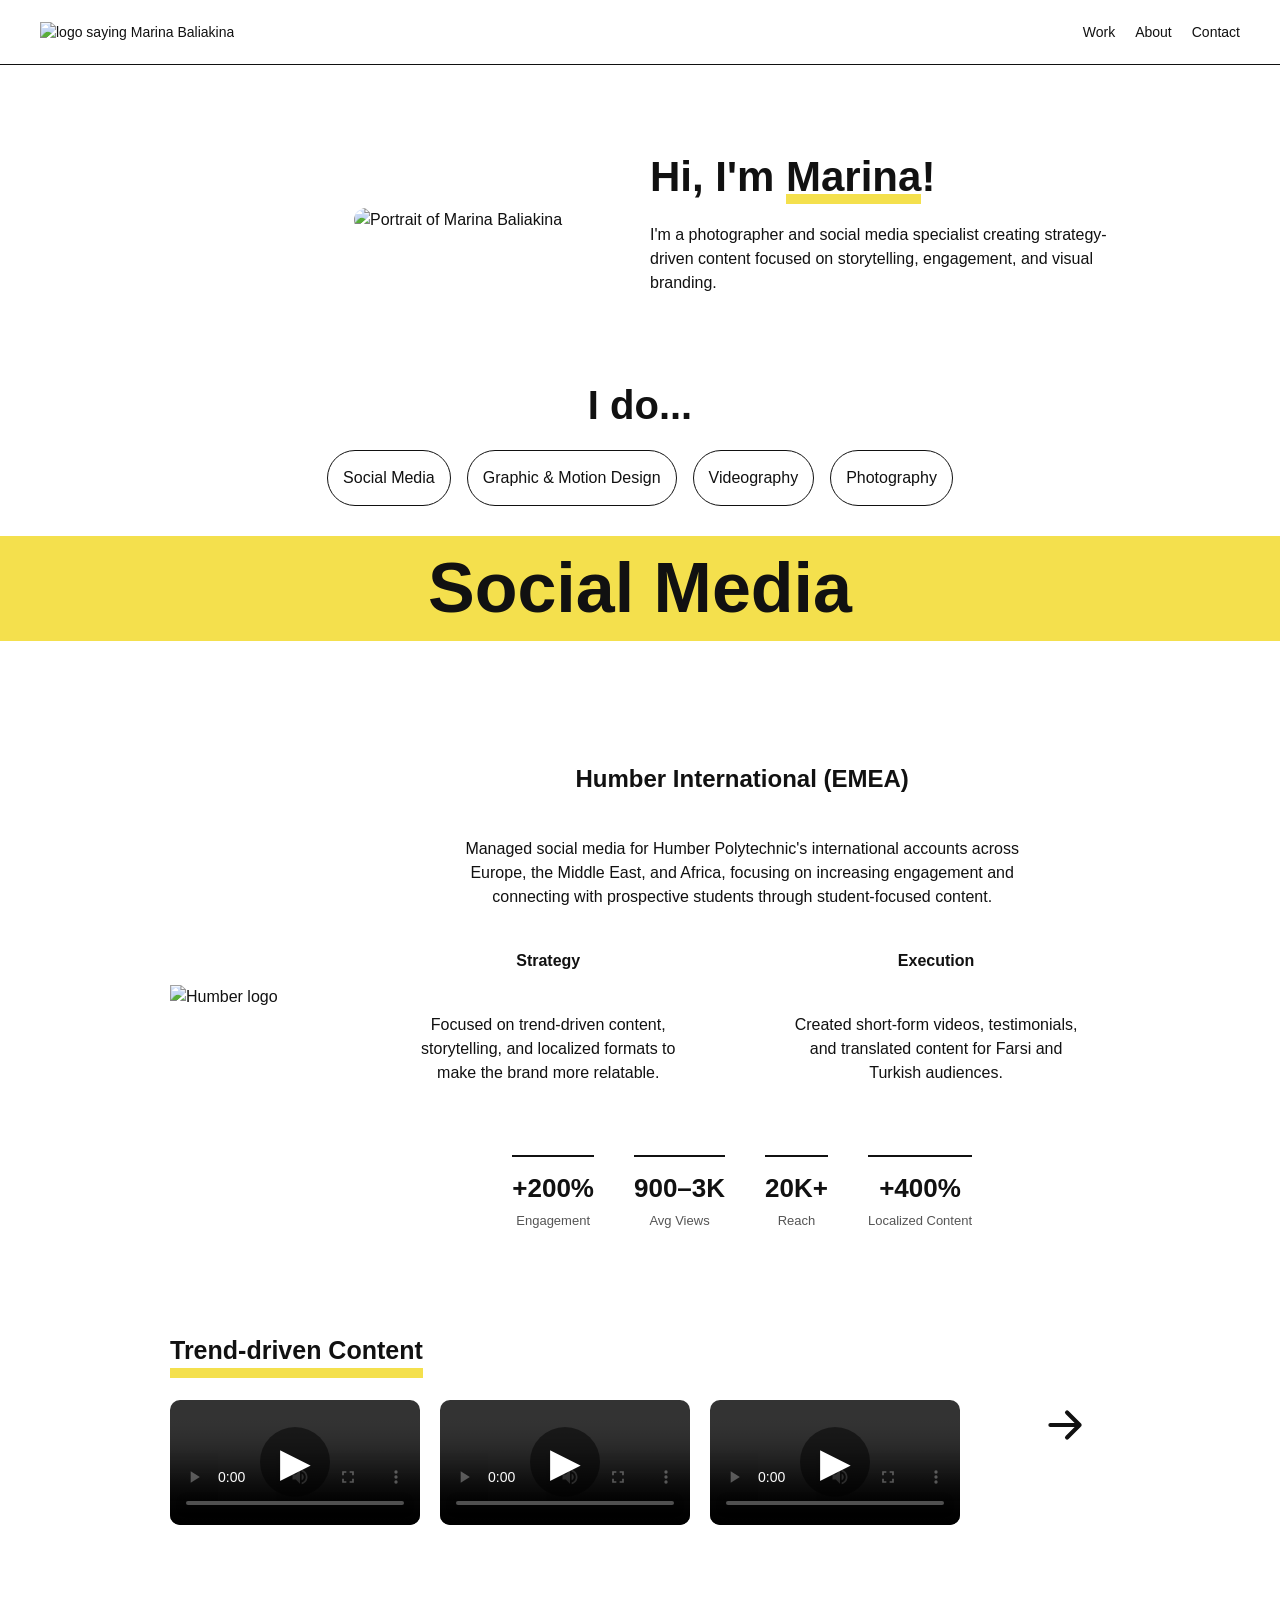
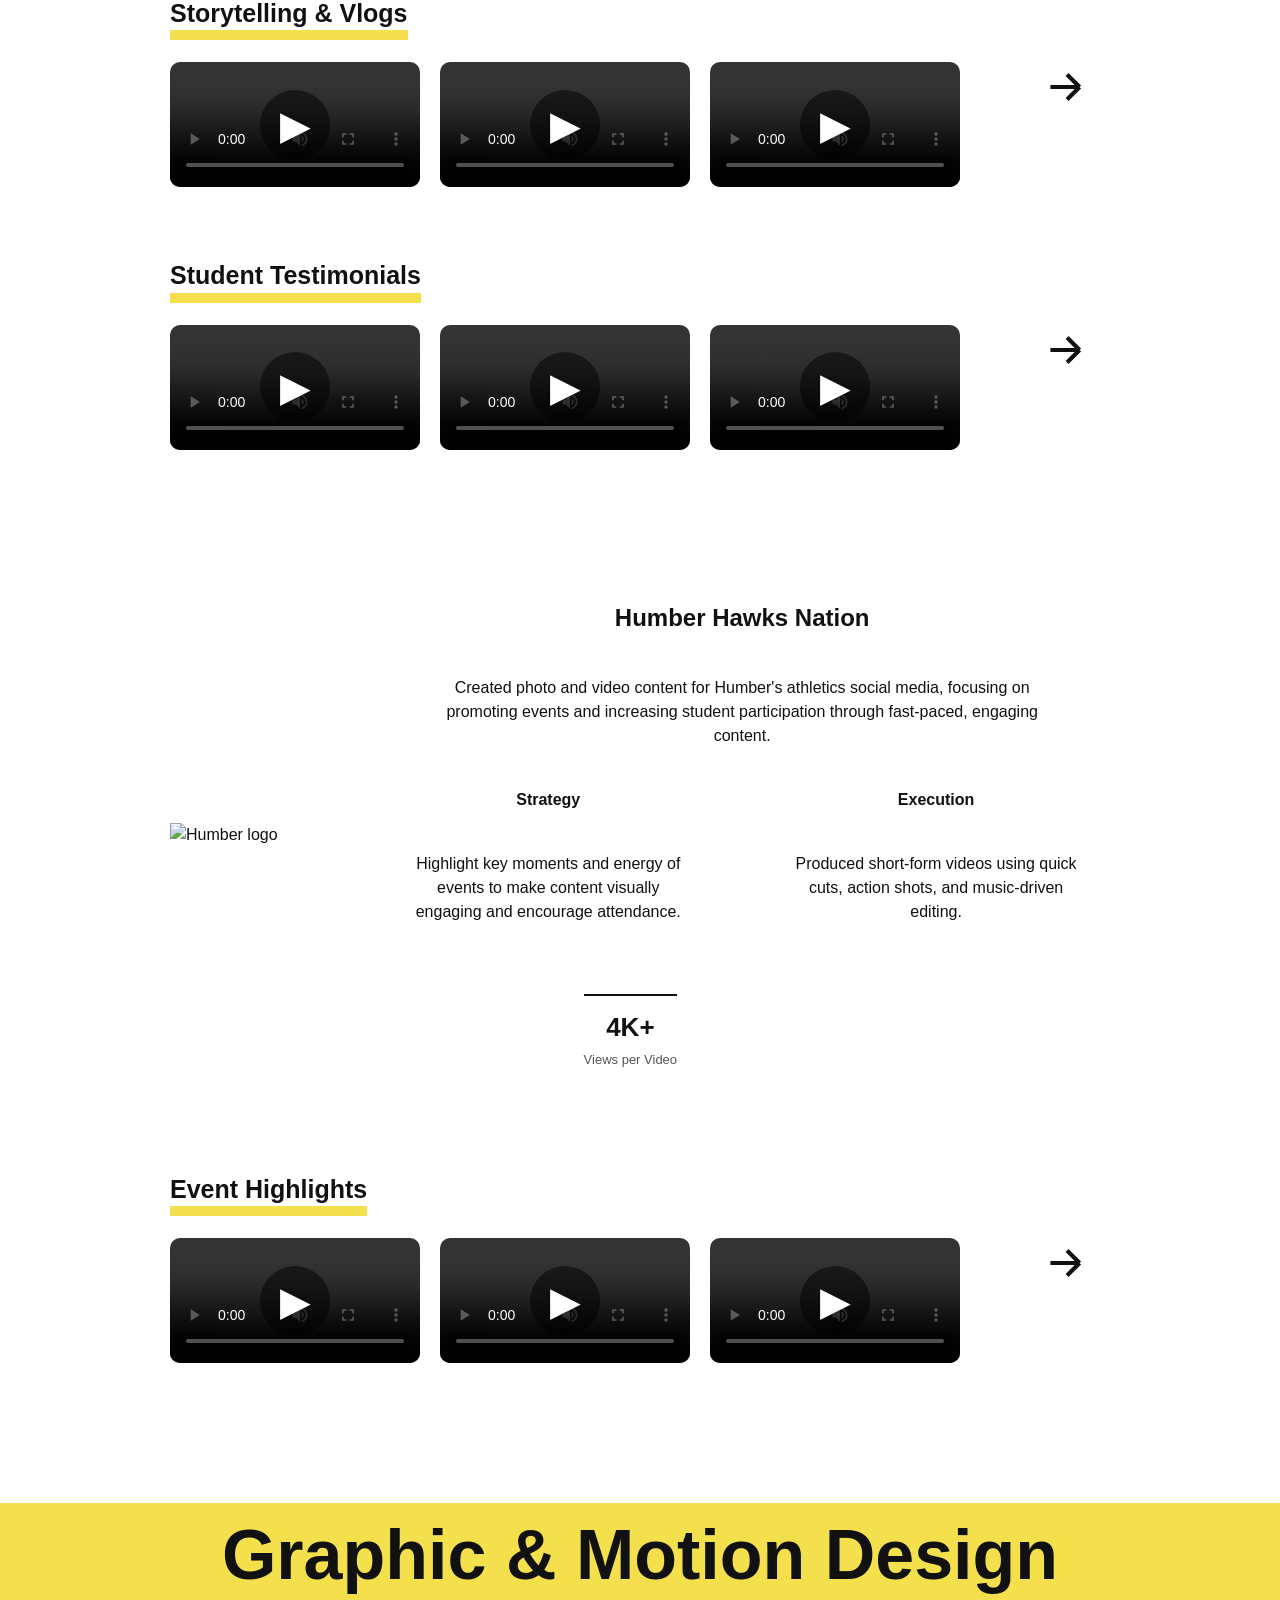
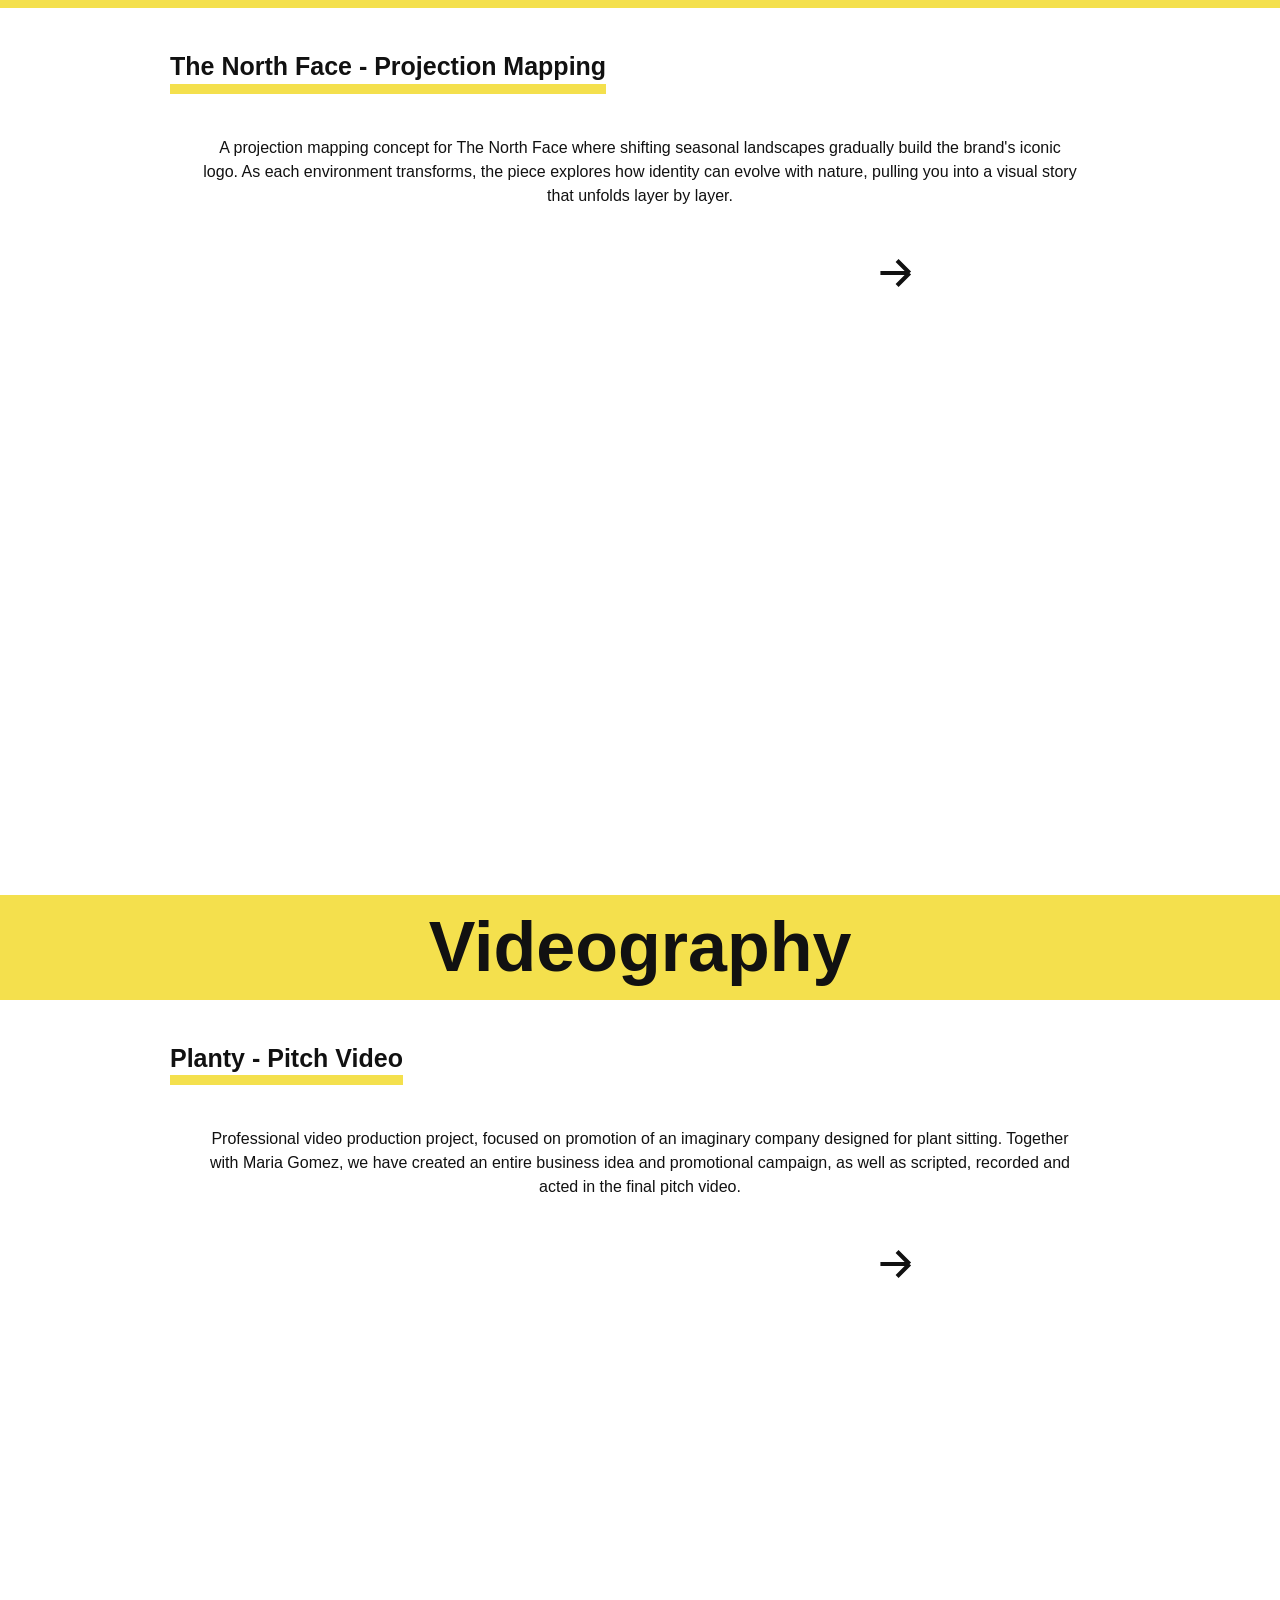
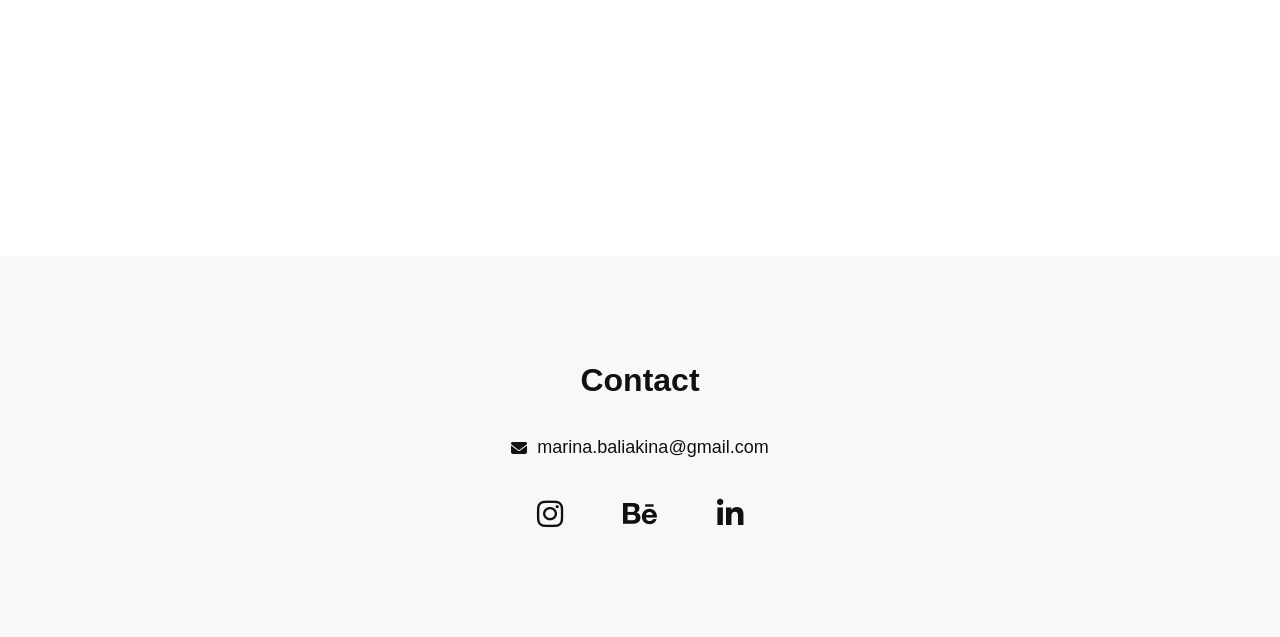
==== index.html @ deee534a "Add files via upload" ====
<!DOCTYPE html>
<html lang="en">
<head>
  <meta charset="UTF-8" />
  <meta name="viewport" content="width=device-width, initial-scale=1.0"/>

  <title>Marina Baliakina | Portfolio</title>
  <meta name="description" content="Portfolio of Marina Baliakina – social media specialist and content creator." />

  <link rel="stylesheet" href="css/styles.css" />
  <link rel="stylesheet" href="https://cdnjs.cloudflare.com/ajax/libs/font-awesome/6.4.0/css/all.min.css"/>
</head>

<body>

<nav class="nav">
  <div class="logo">
    <a href="index.html">
      <img src="img/logo.png" alt="logo saying Marina Baliakina">
    </a>
  </div>

  <div class="hamburger">
    <span></span>
    <span></span>
    <span></span>
  </div>

  <ul>
    <li class="dropdown">
      <a href="#work">Work</a>
      <ul class="dropdown-menu">
        <li><a href="#smm">Social Media</a></li>
        <li><a href="#design">Graphic & Motion Design</a></li>
        <li><a href="#videography">Videography</a></li>
        <li><a href="https://marina-baliakina.com/" target="_blank">Photography</a></li>
      </ul>
    </li>
    <li><a href="pages/about.html">About</a></li>
    <li><a href="#contact">Contact</a></li>
  </ul>
</nav>

<header id="hero" class="hero">
  <div class="hero-inner">

    <div class="hero-image">
      <img src="img/profile.jpg" alt="Portrait of Marina Baliakina" />
    </div>

    <div class="hero-text">
      <h1>Hi, I'm <span class="highlight">Marina</span>!</h1>
      <p>
        I'm a photographer and social media specialist creating strategy-driven content 
        focused on storytelling, engagement, and visual branding.
      </p>
    </div>

  </div>
</header>

<section class="filter" id="filter">
  <div class="filter-h">
    <h2>I do...</h2>
  </div>
    
  <div class="filter-buttons">
    <a href="#smm" class="btn">Social Media</a>
    <a href="#design" class="btn">Graphic & Motion Design</a>
    <a href="#videography" class="btn">Videography</a>
    <a href="https://marina-baliakina.com/" target="_blank" class="btn">Photography</a>
  </div>
</section>

<section id="work" class="work">

  <h1 id="smm">Social Media</h1>

  <div class="smm">
    <div class="project-info">
      <img src="img/humber-logo.png" alt="Humber logo">
    
      <div class="p-info">
<!-- ===== EMEA CONTEXT ===== -->
<div class="smm-context">

  <h2>Humber International (EMEA)</h2>

  <p class="context-intro">
    Managed social media for Humber Polytechnic's international accounts across Europe, the Middle East, and Africa, focusing on increasing engagement and connecting with prospective students through student-focused content.
  </p>

  <div class="context-grid">

    <div>
      <h4>Strategy</h4>
      <p>
        Focused on trend-driven content, storytelling, and localized formats to make the brand more relatable.
      </p>
    </div>

    <div>
      <h4>Execution</h4>
      <p>
        Created short-form videos, testimonials, and translated content for Farsi and Turkish audiences.
      </p>
    </div>

  </div>

  <div class="context-stats">
    <div><strong>+200%</strong><span>Engagement</span></div>
    <div><strong>900–3K</strong><span>Avg Views</span></div>
    <div><strong>20K+</strong><span>Reach</span></div>
    <div><strong>+400%</strong><span>Localized Content</span></div>
  </div>

</div>

      </div> 
    </div>

    <!-- CATEGORY 1 -->
    <div class="work-category">
      <a href="pages/trend.html">
        <h2 class="category-header">
          <span class="highlight2">Trend-driven Content</span>
        </h2>
      </a>

      <div class="work-row">

        <div class="video-item">
          <div class="video-wrapper">
            <video
              src="vids/trend-1.mp4"
              controls
              title="Trend-driven content video 1"
              aria-label="Trend-driven content video 1"
            >
              Your browser does not support the video element. 
              Watch this lesson of trend-driven social media content.
            </video>
            <div class="play-btn">▶</div>
          </div>

        </div>

        <div class="video-item">
          <div class="video-wrapper">
            <video
              src="vids/trend-2.mp4"
              controls
              title="Trend-driven content video 2"
              aria-label="Trend-driven content video 2"
            >
              Your browser does not support the video element. 
              Watch this lesson of trend-driven social media content.
            </video>
            <div class="play-btn">▶</div>
          </div>
   
        </div>

        <div class="video-item">
          <div class="video-wrapper">
            <video
              src="vids/trend-3.mp4"
              controls
              title="Trend-driven content video 3"
              aria-label="Trend-driven content video 3"
            >
              Your browser does not support the video element. 
              Watch this lesson of trend-driven social media content.
            </video>
            <div class="play-btn">▶</div>
          </div>
     
        </div>

        <div class="video-item arrow-item">
          <a href="pages/trend.html" class="arrow-link">
            
            <svg class="arrow" viewBox="0 0 24 24">
              <path d="M5 12H19M19 12L13 6M19 12L13 18"
                stroke="#111"
                stroke-width="2"
                stroke-linecap="round"
                stroke-linejoin="round"/>
            </svg>
            <span class="link-text">View More</span>
          </a>
        </div>

      </div>
    </div>

    <!-- CATEGORY 2 -->
    <div class="work-category">
      <a href="pages/story.html">
        <h2 class="category-header">
          <span class="highlight2">Storytelling & Vlogs</span>
        </h2>
      </a>

      <div class="work-row">

        <div class="video-item">
          <div class="video-wrapper">
            <video
              src="vids/talk-1.mp4"
              controls
              title="Storytelling and vlog video 1"
              aria-label="Storytelling and vlog video 1"
            >
              Your browser does not support the video element. 
              Watch this lesson of storytelling and vlog content.
            </video>
            <div class="play-btn">▶</div>
          </div>
           
        </div>

        <div class="video-item">
          <div class="video-wrapper">
            <video
              src="vids/talk-2.mp4"
              controls
              title="Storytelling and vlog video 2"
              aria-label="Storytelling and vlog video 2"
            >
              Your browser does not support the video element. 
              Watch this lesson of storytelling and vlog content.
            </video>
            <div class="play-btn">▶</div>
          </div>
           
        </div>

        <div class="video-item">
          <div class="video-wrapper">
            <video
              src="vids/talk-3.mp4"
              controls
              title="Storytelling and vlog video 3"
              aria-label="Storytelling and vlog video 3"
            >
              Your browser does not support the video element. 
              Watch this lesson of storytelling and vlog content.
            </video>
            <div class="play-btn">▶</div>
          </div>
           
        </div>

        <div class="video-item arrow-item">
          <a href="pages/story.html" class="arrow-link">
            
            <svg class="arrow" viewBox="0 0 24 24">
              <path d="M5 12H19M19 12L13 6M19 12L13 18"
                stroke="#111"
                stroke-width="2"/>
            </svg>
            <span class="link-text">View More</span>
          </a>
        </div>

      </div>
    </div>

    <!-- CATEGORY 3 -->
    <div class="work-category">
      <a href="pages/testimonials.html">
        <h2 class="category-header">
          <span class="highlight2">Student Testimonials</span>
        </h2>
      </a>

      <div class="work-row">

        <div class="video-item">
          <div class="video-wrapper">
            <video
              src="vids/test-2.mp4"
              controls
              title="Student testimonial video 1"
              aria-label="Student testimonial video 1"
            >
              Your browser does not support the video element. 
              Watch this lesson of student testimonials.
            </video>
            <div class="play-btn">▶</div>
          </div>
           
        </div>

        <div class="video-item">
          <div class="video-wrapper">
            <video
              src="vids/test-3.mp4"
              controls
              title="Student testimonial video 2"
              aria-label="Student testimonial video 2"
            >
              Your browser does not support the video element. 
              Watch this lesson of student testimonials.
            </video>
            <div class="play-btn">▶</div>
          </div>
           
        </div>

        <div class="video-item">
          <div class="video-wrapper">
            <video
              src="vids/test-4.mp4"
              controls
              title="Student testimonial video 3"
              aria-label="Student testimonial video 3"
            >
              Your browser does not support the video element. 
              Watch this lesson of student testimonials.
            </video>
            <div class="play-btn">▶</div>
          </div>
           
        </div>

        <div class="video-item arrow-item">
          <a href="pages/testimonials.html" class="arrow-link">
            
            <svg class="arrow" viewBox="0 0 24 24">
              <path d="M5 12H19M19 12L13 6M19 12L13 18"
                stroke="#111"
                stroke-width="2"/>
            </svg>
            <span class="link-text">View More</span>
          </a>
        </div>

      </div>
    </div>

    <!-- CATEGORY 4 -->

    <div class="project-info">
      <img src="img/hawk-logo.png" alt="Humber logo">
    
      <div class="p-info">
        <!-- ===== HAWKS CONTEXT ===== -->
<div class="smm-context">

  <h2>Humber Hawks Nation</h2>

  <p class="context-intro">
    Created photo and video content for Humber's athletics social media, focusing on promoting events and increasing student participation through fast-paced, engaging content.
  </p>

  <div class="context-grid">

    <div>
      <h4>Strategy</h4>
      <p>
        Highlight key moments and energy of events to make content visually engaging and encourage attendance.
      </p>
    </div>

    <div>
      <h4>Execution</h4>
      <p>
        Produced short-form videos using quick cuts, action shots, and music-driven editing.
      </p>
    </div>

  </div>

  <div class="context-stats">
    <div><strong>4K+</strong><span>Views per Video</span></div>
    <div><strong>&lt;60s</strong><span>Video Length</span></div>
    <div><strong>+50%</strong><span>Attendance</span></div>
  </div>

</div>
      </div> 
    </div>

    <div class="work-category">
      <a href="pages/events.html">
        <h2 class="category-header">
          <span class="highlight2">Event Highlights</span>
        </h2>
      </a>

      <div class="work-row">

        <div class="video-item">
          <div class="video-wrapper">
            <video
              src="vids/event-1.mp4"
              controls
              title="Event highlight video 1"
              aria-label="Event highlight video 1"
            >
              Your browser does not support the video element. 
              Watch this lesson of event highlights.
            </video>
            <div class="play-btn">▶</div>
          </div>
           
        </div>

        <div class="video-item">
          <div class="video-wrapper">
            <video
              src="vids/event-2.mp4"
              controls
              title="Event highlight video 2"
              aria-label="Event highlight video 2"
            >
              Your browser does not support the video element. 
              Watch this lesson of event highlights.
            </video>
            <div class="play-btn">▶</div>
          </div>
           
        </div>

        <div class="video-item">
          <div class="video-wrapper">
            <video
              src="vids/event-3.mp4"
              controls
              title="Event highlight video 3"
              aria-label="Event highlight video 3"
            >
              Your browser does not support the video element. 
              Watch this lesson of event highlights.
            </video>
            <div class="play-btn">▶</div>
          </div>
           
        </div>

        <div class="video-item arrow-item">
          <a href="pages/events.html" class="arrow-link">
            
            <svg class="arrow" viewBox="0 0 24 24">
              <path d="M5 12H19M19 12L13 6M19 12L13 18"
                stroke="#111"
                stroke-width="2"/>
            </svg>
            <span class="link-text">View More</span>
          </a>
        </div>

      </div>
    </div>

  </div>

  <!-- DESIGN -->
  <h1 id="design">Graphic & Motion Design</h1>

  <div class="design">
    <div class="work-category">

      <a href="pages/northface.html">
        <h2 class="category-header">
          <span class="highlight2">The North Face - Projection Mapping</span>
        </h2>
      </a>
      <p>A projection mapping concept for The North Face where shifting seasonal landscapes gradually build the brand's iconic logo. As each environment transforms, the piece explores how identity can evolve with nature, pulling you into a visual story that unfolds layer by layer.
</p>

      <div class="work-row">

          <div class="video-item-gr">
            <iframe 
              src="https://player.vimeo.com/video/1152296448"
              width="800"
              height="500"
              frameborder="0"
              allow="autoplay; fullscreen; picture-in-picture">
            </iframe>
          </div>


        <div class="video-item arrow-item">
          <a href="pages/northface.html" class="arrow-link">
            
            <svg class="arrow" viewBox="0 0 24 24">
              <path d="M5 12H19M19 12L13 6M19 12L13 18"
                stroke="#111"
                stroke-width="2"/>
            </svg>
            <span class="link-text">View More</span>
          </a>
        </div>

      </div>

    </div>
  </div>

  <!-- VIDEOGRAPHY -->
  <h1 id="videography">Videography</h1>

  <div class="videography">
    <div class="work-category">

      <a href="pages/planty.html">
        <h2 class="category-header">
          <span class="highlight2">Planty - Pitch Video</span>
        </h2>
      </a>

      <p>Professional video production project, focused on promotion of an imaginary company designed for plant sitting. Together with Maria Gomez, we have created an entire business idea and promotional campaign, as well as scripted, recorded and acted in the final pitch video.</p>
      
      <div class="work-row">

          <div class="video-item-gr">
            <iframe 
              src="https://www.youtube-nocookie.com/embed/FPQj3rRbOw0?si=QI6en2TvtEWzZprQ"
              width="800"
              height="500"
              frameborder="0"
              allow="autoplay; fullscreen; picture-in-picture">
            </iframe>
          </div>


        <div class="video-item arrow-item">
          <a href="pages/planty.html" class="arrow-link">
            
            <svg class="arrow" viewBox="0 0 24 24">
              <path d="M5 12H19M19 12L13 6M19 12L13 18"
                stroke="#111"
                stroke-width="2"/>
            </svg>
            <span class="link-text">View More</span>
          </a>
        </div>

      </div>

    </div>
  </div>

</section>

<section id="contact" class="contact">
  <h2>Contact</h2>

  <p class="contact-email">
    <i class="fas fa-envelope"></i>
    <a href="mailto:marina.baliakina@gmail.com">
      marina.baliakina@gmail.com
    </a>
  </p>

  <div class="socials">
    <a href="https://instagram.com/marirror" target="_blank">
      <i class="fab fa-instagram"></i>
    </a>
    <a href="https://www.behance.net/marlinok" target="_blank">
      <i class="fab fa-behance"></i>
    </a>
    <a href="#" target="_blank">
      <i class="fab fa-linkedin-in"></i>
    </a>
  </div>
</section>

<script src="scripts.js"></script>
</body>
</html>
---- css/styles.css ----
/* RESET */
* {
  margin: 0;
  padding: 0;
  box-sizing: border-box;
  font-family: Helvetica, Arial, sans-serif;

}

body {
  background: #fff;
  color: #111;
  line-height: 1.5;
}

a {
  text-decoration: none;
  color: #111;
}

/* NAV */
.nav {
  display: flex;
  justify-content: space-between;
  padding: 20px 40px;
  border-bottom: .5px solid #111;
}

.nav ul {
  display: flex;
  list-style: none;
  gap: 20px;
}

.nav a {
  text-decoration: none;
  color: #111;
  font-size: 14px;
}

/* LOGO */

.logo img {
  width: 130px;
}

/* HERO LAYOUT */
.hero {
  padding: 80px 170px;
}

.hero-inner {
  display: flex;
  align-items: center;
  justify-content: space-between;
  gap: 20px;
}

/* IMAGE */

.hero-image {
  display: flex;
  justify-content: flex-end;
  flex: 1;
}

.hero-image img {
  width: 60%;
  height: auto;
  object-fit: cover;
  border-radius: 300px;
}

/* TEXT */

.hero-text {
  flex: 1;
}

.hero-text h1 {
  font-size: 42px;
  margin-bottom: 15px;
}

.highlight {
  position: relative;
}

.highlight::after {
  content: "";
  position: absolute;
  left: 0;
  bottom: -4px;
  width: 100%;
  height: 10px;
  background-color: #f4e04d;
}

.hero-text a {
  text-decoration: none;
  color: #111;
}

/* BUTTON */

.btn {
  display: inline-block;
  border: .5px solid #111;
  border-radius: 40px;
  padding: 15px;
  margin-top: 15px;
  transition: 0.4s ease;
  text-decoration: none;
  color: #111;
}

.btn:hover {
  color: #fff;
  background: #111;
   border: .5px solid #fff;
}

/* WORK SECTION */

#work h1 {
  text-align: center;
  justify-content: center;
  font-size: 70px;
  color: #111;
  background-color: #f4e04d;
  margin-top: 30px;
}

#work p {
  text-align: center;
  justify-content: center;
  margin: 40px 30px;
}

.smm, .design, .videography {
  padding: 40px 170px;
}

.work-category {
  margin-bottom: 60px;
}

/* ===== CONTEXT BLOCK ===== */
.smm-context {
  margin: 80px auto;
  max-width: 900px;
  text-align: center; /* centers headings + intro */
}



/* INTRO */
.context-intro {
  display: block;
  margin-left: auto;
  margin-right: auto;
  max-width: 600px;
  text-align: center;
}


/* GRID (strategy + execution) */
.context-grid {
  display: grid;
  grid-template-columns: 1fr 1fr;
  gap: 40px;
  margin-bottom: 30px;
  text-align: left; /* keep text readable */
}

/* STATS */
.context-stats {
  display: flex;
  justify-content: center; /* center stats row */
  gap: 40px;
  flex-wrap: wrap;
}

.context-stats div {
  border-top: 2px solid #111;
  padding-top: 12px;

  opacity: 0;
  transform: translateY(30px);
  transition: 0.5s ease;
}

.context-stats div.show {
  opacity: 1;
  transform: translateY(0);
}

.context-stats strong {
  font-size: 26px;
  display: block;
}

.context-stats span {
  font-size: 13px;
  color: #555;
}

/* GRID ITEMS ANIMATION */
.context-grid div {
  opacity: 0;
  transform: translateY(30px);
  transition: 0.5s ease;
}

.context-grid div.show {
  opacity: 1;
  transform: translateY(0);
}

/* RESPONSIVE */
@media (max-width: 800px) {
  .context-grid {
    grid-template-columns: 1fr;
    text-align: center;
  }
}

.context-grid h4 {
  text-align: center;
  margin-bottom: 8px;
}

.context-grid p {
  text-align: left;
}


/* CATEGORY HEADER */
.category-header {
  display: flex;
  justify-content: space-between;
  align-items: center;
  text-decoration: none;
  margin-bottom: 10px;
}

.category-header h2 {
  font-size: 25px;
  color: #111;
  margin: 0;
}

/* HIGHLIGHT BEHIND TEXT */
.highlight2 {
  position: relative;
  z-index: 1;
}

.highlight2::after {
  content: "";
  position: absolute;
  left: 0;
  bottom: -8px;
  width: 100%;
  height: 10px;
  background-color: #f4e04d;
  z-index: -1;
}

/* FILTER */

.filter {
  display: flex;
  flex-direction: column;
  align-items: center; 
  text-align: center;
}

.filter-buttons {
  display: flex;
  gap: 16px; 
  flex-wrap: wrap; 
  justify-content: center;
}

.filter-h h2 {
  font-size: 40px;
}

/* ===== CATEGORY HEADER INLINE ARROW ===== */
.category-header {
  display: inline-flex;
  align-items: center;
  gap: 12px; 
  cursor: pointer;
  font-size: 25px;
}

/* GRID ROW */
.work-row {
  display: grid;
  grid-auto-flow: column;
  grid-auto-columns: max-content; /* FIX: allow real widths */
  gap: 20px;
  overflow-x: auto;
  padding-bottom: 10px;
  margin-top: 10px;
}

/* SMALL VIDEO ITEMS */
.video-item {
  display: flex;
  flex-direction: column;
  width: 250px; /* fixed size for regular items */
}

/* BIG VIMEO VIDEO */
.video-item-gr {
  width: 800px;
}

/* VIDEO PLACEHOLDER */
.video {
  height: 420px;
  background: #ddd;
  border-radius: 20px;
  transition: 0.3s ease;
}

.video:hover {
  transform: scale(1.02);
}

/* VIDEO ELEMENT */
video {
  width: 100%;
  height: auto;
  border-radius: 10px;
  display: block;
  transition: 0.3s ease;
}

video:hover {
  transform: scale(1.02);
}

/* VIDEO WRAPPER */
.video-wrapper {
  position: relative;
  cursor: pointer;
}

.video-wrapper video {
  width: 100%;
  display: block;
  border-radius: 10px;
}

/* PLAY BUTTON */
.play-btn {
  position: absolute;
  top: 50%;
  left: 50%;
  transform: translate(-50%, -50%);
  
  font-size: 40px;
  color: white;
  
  background: rgba(0,0,0,0.5);
  width: 70px;
  height: 70px;
  border-radius: 50%;
  
  display: flex;
  align-items: center;
  justify-content: center;

  transition: 0.2s;
}

.video-wrapper:hover .play-btn {
  background: rgba(0,0,0,0.7);
}

/* ARROW ITEM */
.arrow-item {
  display: flex;
  align-items: center;
  justify-content: center;
}

/* ARROW LINK */
.arrow-link {
  display: flex;
  align-items: center;
  gap: 10px;
  flex-direction: row;
}

/* TEXT NEXT TO ARROW */
.link-text {
  font-size: 14px;
  opacity: 0;
  white-space: nowrap;
  transition: opacity 0.3s ease;
  letter-spacing: 0.5px;
}

.arrow-link:hover .link-text {
  opacity: 1;
}

/* ARROW ICON */
.arrow {
  width: 50px;
  height: 50px;
  transition: transform 0.3s ease;
}

.arrow-link:hover .arrow {
  transform: translateX(5px);
}

/* INSTAGRAM BUTTON */
.insta-btn {
  margin-top: 10px;
  font-size: 13px;
  text-decoration: none;
  color: #111;
  border-bottom: 1px solid #111;
  align-self: flex-start;
  transition: 0.2s;
}

.insta-btn:hover {
  color: #f4e04d;
  border-bottom: 1px solid #f4e04d;
}

/* CONTACT */
.contact {
  padding: 100px 40px;
  text-align: center;
  background: #f8f8f8;
}

.contact h2 {
  font-size: 32px;
  margin-bottom: 30px;
}
.contact-email {
  display: flex;
  align-items: center;
  justify-content: center;
  gap: 10px;
}

.contact-email i {
  font-size: 16px;
  color: #111;
}

.contact-email a {
  font-size: 18px;
  color: #111;
  text-decoration: none;
  border-bottom: 1px solid transparent;
  transition: 0.3s;
}

.contact-email a:hover {
  border-bottom: 1px solid #111;
}

.socials {
  margin-top: 30px;
  display: flex;
  justify-content: center;
  gap: 60px;
}

.socials a {
  font-size: 30px;
  color: #111;
  text-decoration: none;
  transition: transform 0.2s ease, color 0.2s ease;
}

.socials a:hover {
  color: #f4e04d;
  transform: translateY(-3px) scale(1.05);
}

/* PROJECT PAGE */
.project {
  max-width: 800px;
  margin: 80px auto;
  padding: 20px;
}

.project h1 {
  margin-bottom: 20px;
}

.project p {
  margin-bottom: 15px;
  color: #444;
}

.project .video {
  margin-top: 30px;
}

.project-info {
  display: flex;
  align-items: center;
  justify-content: center;
  gap: 0px; /* space between image and text */
  margin-bottom: 20px;
}

/* control image size */
.project-info img {
  width: 250px; /* adjust as you like */
  height: auto;
}

/* text block */
.p-info {
  max-width: 1200px; /* optional, keeps it readable */
}

.smm-context {
  text-align: center;
}

.smm-context .context-intro {
  display: inline-block;
  max-width: 600px;
  text-align: center;
}

/* DROPDOWN */
.dropdown {
  position: relative;
}

.dropdown-menu {
  display: none;
  position: absolute;
  top: 100%;
  left: 0;
  background: #fff;
  border: 0.5px solid #111;
  border-top: none;
  list-style: none;
  padding: 10px 0;
  min-width: 200px;
  z-index: 1000;
  opacity: 0;
  visibility: hidden;
  transition: opacity 0.3s ease, visibility 0.3s ease;
}

.dropdown:hover .dropdown-menu {
  display: flex;
  flex-direction: column;
  opacity: 1;
  visibility: visible;
}

.dropdown-menu li {
  padding: 0;
}

.dropdown-menu a {
  display: block;
  padding: 12px 20px;
  font-size: 14px;
  transition: background 0.2s ease;
  color: #111;
}

.dropdown-menu a:hover {
  background: #f4e04d;
}



/* ===== RESPONSIVE: TABLET (768px and below) ===== */
@media (max-width: 768px) {
  /* Navigation */
  .nav {
    padding: 15px 20px;
    flex-wrap: wrap;
    gap: 15px;
  }

  .nav ul {
    gap: 15px;
    font-size: 12px;
  }

  .logo img {
    width: 100px;
  }

  /* Hero */
  .hero {
    padding: 40px 30px;
  }

  .hero-inner {
    flex-direction: column;
    gap: 30px;
  }

  .hero-image {
    justify-content: center;
  }

  .hero-image img {
    width: 80%;
    max-width: 300px;
  }

  .hero-text h1 {
    font-size: 32px;
  }

  .hero-text p {
    font-size: 14px;
  }

  /* Work Section */
  #work h1 {
    font-size: 48px;
  }

  .smm,
  .design,
  .videography {
    padding: 30px 20px;
  }

  .work-category {
    margin-bottom: 40px;
  }

  .category-header h2 {
    font-size: 20px;
  }

  /* Context */
  .context-grid {
    grid-template-columns: 1fr;
    gap: 30px;
  }

  .context-stats {
    gap: 20px;
  }

  .context-stats strong {
    font-size: 22px;
  }

  /* Work Row */
  .work-row {
    gap: 15px;
  }

  .video-item {
    width: 200px;
  }

  .video-item-gr {
    width: 100%;
    max-width: 600px;
  }

  /* Project Info */
  .project-info {
    gap: 20px;
    flex-direction: column;
    text-align: center;
  }

  .project-info img {
    width: 200px;
  }

  /* Project Page */
  .project {
    margin: 40px auto;
    padding: 15px;
  }

  .project h1 {
    font-size: 28px;
  }

  .project h2 {
    font-size: 20px;
  }

  /* Contact */
  .contact {
    padding: 60px 20px;
  }

  .socials {
    gap: 40px;
  }

  .socials a {
    font-size: 24px;
  }
}

/* ===== RESPONSIVE: MOBILE (480px and below) ===== */
@media (max-width: 480px) {
  /* Navigation */
  .nav {
    padding: 10px 15px;
    border-bottom: 0.5px solid #111;
  }

  .nav ul {
    flex-direction: column;
    gap: 10px;
    font-size: 12px;
    width: 100%;
  }

  .logo img {
    width: 80px;
  }

  .dropdown-menu {
    position: static;
    display: none;
    background: #f9f9f9;
    border: none;
    border-top: 0.5px solid #111;
    padding: 5px 0;
    min-width: 100%;
    opacity: 1;
    visibility: visible;
    margin-top: 5px;
  }

  .dropdown:hover .dropdown-menu {
    display: flex;
  }

  .dropdown-menu a {
    padding: 8px 15px;
    font-size: 12px;
  }

  /* Hero */
  .hero {
    padding: 30px 15px;
  }

  .hero-inner {
    gap: 20px;
  }

  .hero-image img {
    width: 100%;
    max-width: 250px;
    border-radius: 200px;
  }

  .hero-text h1 {
    font-size: 24px;
    margin-bottom: 10px;
  }

  .hero-text p {
    font-size: 13px;
    margin-bottom: 15px;
  }

  /* Filter & Buttons */
  .filter {
    padding: 20px 10px;
  }

  .filter-h h2 {
    font-size: 28px;
  }

  .filter-buttons {
    gap: 8px;
    flex-direction: column;
  }

  .btn {
    width: 100%;
    text-align: center;
    padding: 12px 15px;
  }

  /* Work Section */
  #work h1 {
    font-size: 32px;
    padding: 15px 10px;
  }

  #work p {
    margin: 20px 15px;
    font-size: 14px;
  }

  .smm,
  .design,
  .videography {
    padding: 20px 10px;
  }

  .work-category {
    margin-bottom: 30px;
  }

  .category-header h2 {
    font-size: 18px;
  }

  /* Context */
  .smm-context {
    margin: 40px 0;
  }

  .context-intro {
    font-size: 14px;
    margin-bottom: 30px;
  }

  .context-grid {
    gap: 20px;
  }

  .context-grid h4 {
    font-size: 16px;
  }

  .context-grid p {
    font-size: 13px;
  }

  .context-stats {
    gap: 15px;
    flex-direction: column;
  }

  .context-stats div {
    min-width: 100%;
  }

  .context-stats strong {
    font-size: 20px;
  }

  .context-stats span {
    font-size: 12px;
  }

  /* Work Row */
  .work-row {
    gap: 10px;
    overflow-x: auto;
  }

  .video-item {
    width: 160px;
    flex-shrink: 0;
  }

  .video-item-gr {
    width: 100%;
  }

  .video {
    height: 300px;
  }

  .play-btn {
    width: 50px;
    height: 50px;
    font-size: 24px;
  }

  .insta-btn {
    font-size: 12px;
    margin-top: 8px;
  }

  /* Project Info */
  .project-info {
    padding: 0 10px;
  }

  .project-info img {
    width: 150px;
  }

  /* Project Page */
  .project {
    margin: 30px auto;
    padding: 10px;
    max-width: 100%;
  }

  .project h1 {
    font-size: 22px;
    margin-bottom: 20px;
  }

  .project h2 {
    font-size: 18px;
    margin-top: 30px;
    margin-bottom: 12px;
  }

  .project p {
    font-size: 14px;
    margin-bottom: 12px;
  }

  /* Arrow */
  .arrow {
    width: 40px;
    height: 40px;
  }

  .arrow-link:hover .arrow {
    transform: translateX(60px);
  }

  .link-text {
    font-size: 12px;
  }

  /* Contact */
  .contact {
    padding: 40px 15px;
  }

  .contact h2 {
    font-size: 24px;
  }

  .contact-email {
    flex-direction: column;
    gap: 8px;
  }

  .contact-email a {
    font-size: 14px;
  }

  .socials {
    gap: 30px;
  }

  .socials a {
    font-size: 20px;
  }
}

/* ===== SMALL MOBILE (under 360px) ===== */
@media (max-width: 360px) {
  .hero-text h1 {
    font-size: 20px;
  }

  #work h1 {
    font-size: 24px;
  }

  .filter-h h2 {
    font-size: 20px;
  }

  .category-header h2 {
    font-size: 16px;
  }

  .video-item {
    width: 140px;
  }

  .project h1 {
    font-size: 18px;
  }

  .project h2 {
    font-size: 16px;
  }
}

/* WORK ROW: Desktop 3x3 grid */
.work-row {
  display: grid;
  grid-template-columns: repeat(3, minmax(220px, 1fr));
  gap: 20px;
  overflow: visible;
  padding-bottom: 10px;
  margin-top: 20px;
}

/* Make video-item-gr span 2 columns so arrow is to the right */
.video-item-gr {
  grid-column: span 2;
}

/* Tablet: Switch to flexbox for vertical stacking (1 video per row) */
@media (max-width: 768px) {
  .work-row {
    display: flex;
    flex-direction: column;
    gap: 20px;
  }

  .arrow-item {
    align-self: flex-start;
  }
}

/* Mobile: Keep flexbox for vertical stacking (1 video per row) */
@media (max-width: 480px) {
  .work-row {
    display: flex;
    flex-direction: column;
    gap: 12px;
  }

  .video {
    height: 240px;
  }

  .video-wrapper video {
    height: 240px;
    object-fit: cover;
  }

  .arrow-item {
    align-self: flex-start;
  }
}

/* WORK ROW: desktop */
.work-row {
  display: grid;
  grid-template-columns: repeat(3, minmax(250px, 1fr));
  gap: 20px;
  align-items: start;
  margin-top: 20px;
}

/* design/videography: video takes 2 columns, arrow to the right on desktop */
.video-item-gr {
  grid-column: span 2;
}
.arrow-item {
  display: flex;
  justify-content: flex-end;
  align-items: center;
}

/* tablet & mobile: stack vertically (1 per row) */
@media (max-width: 1024px) {
  .work-row {
    grid-template-columns: 1fr;
  }
  .video-item-gr {
    grid-column: auto;
  }
  .arrow-item {
    justify-content: flex-start;
    width: 100%;
  }
}
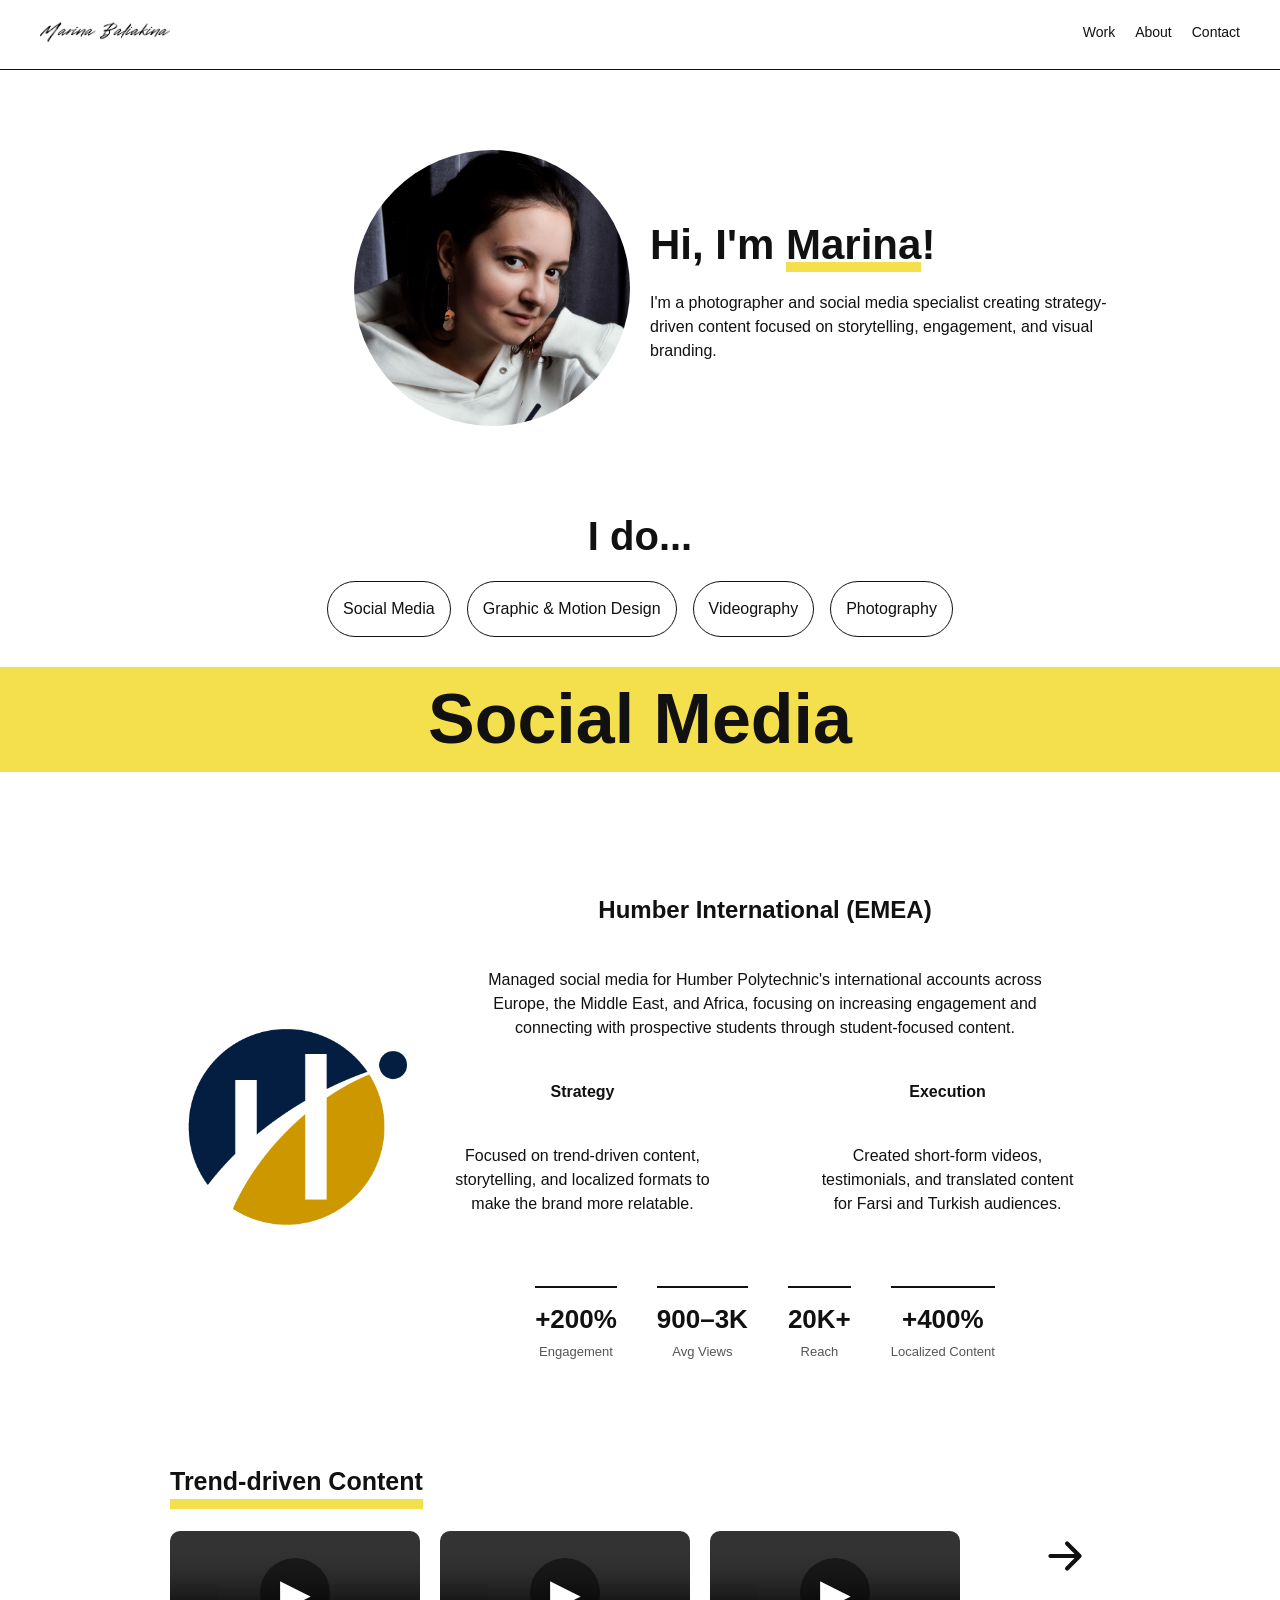
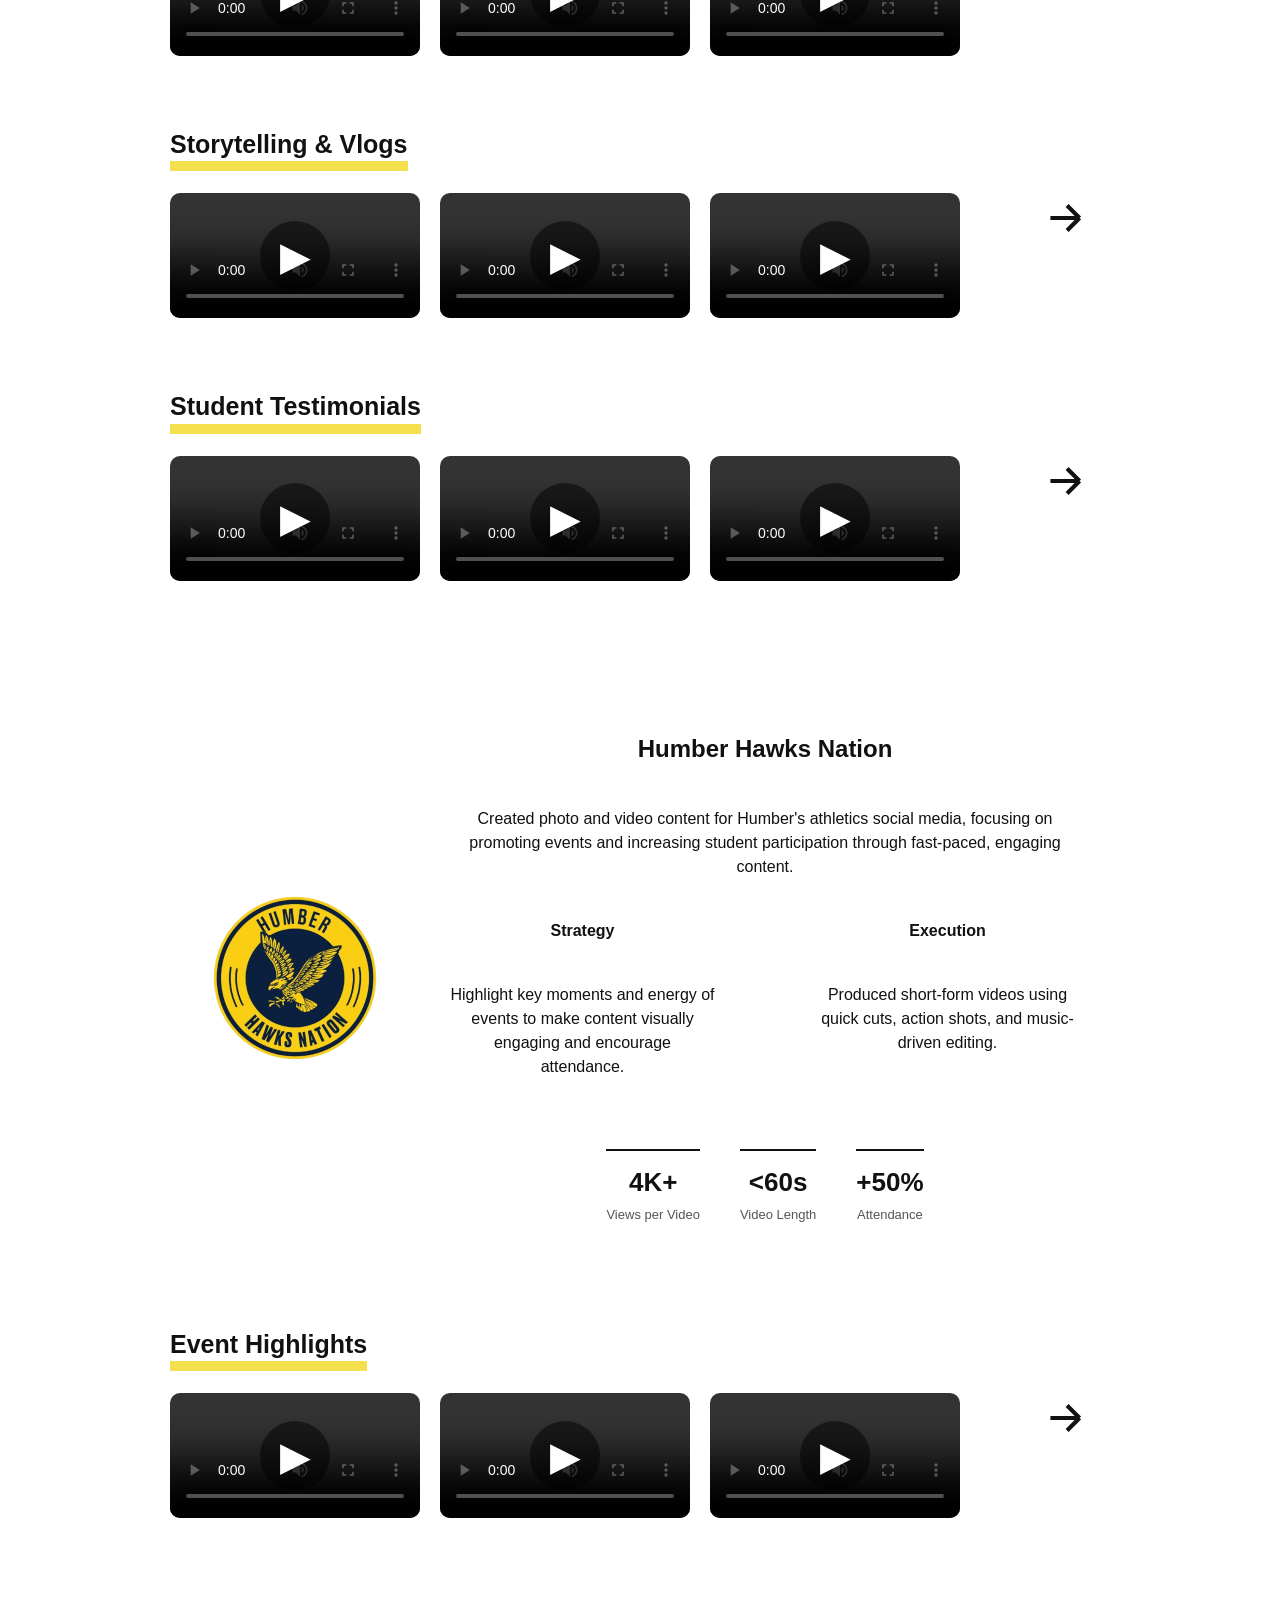
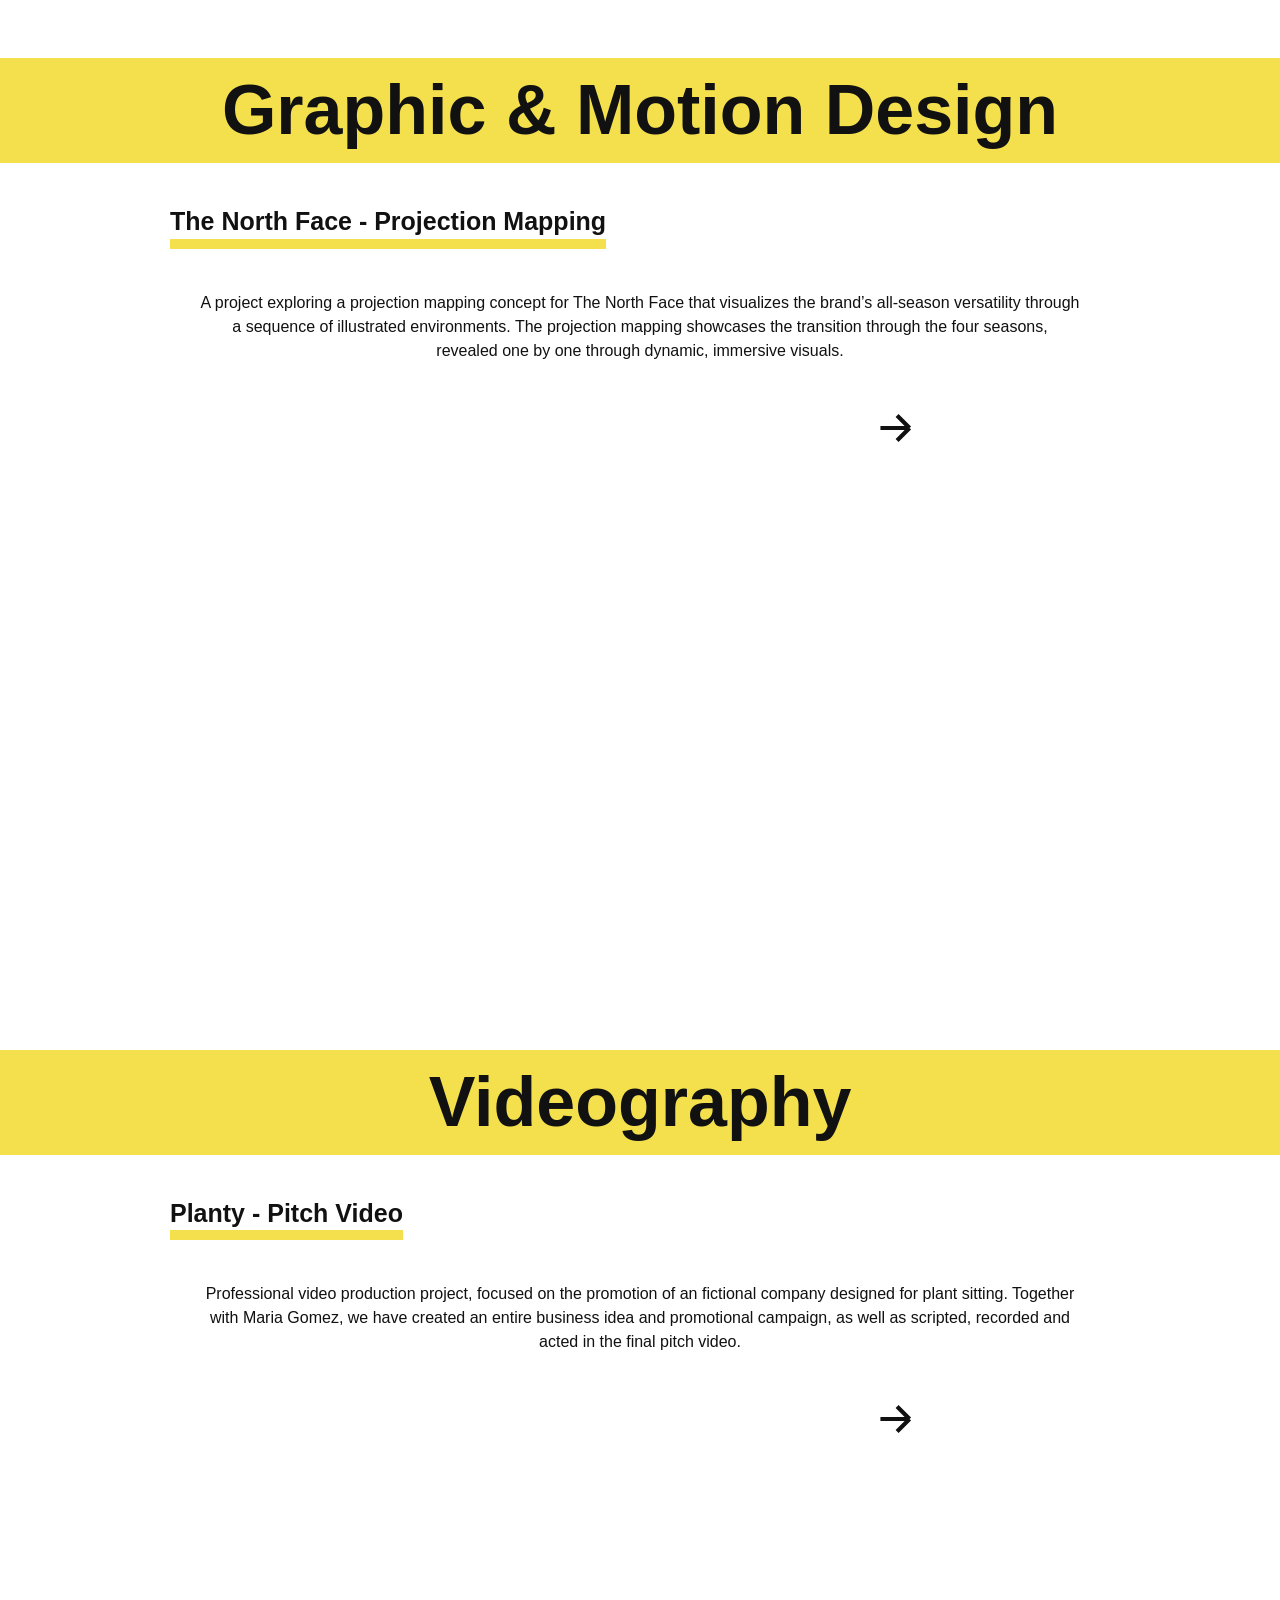
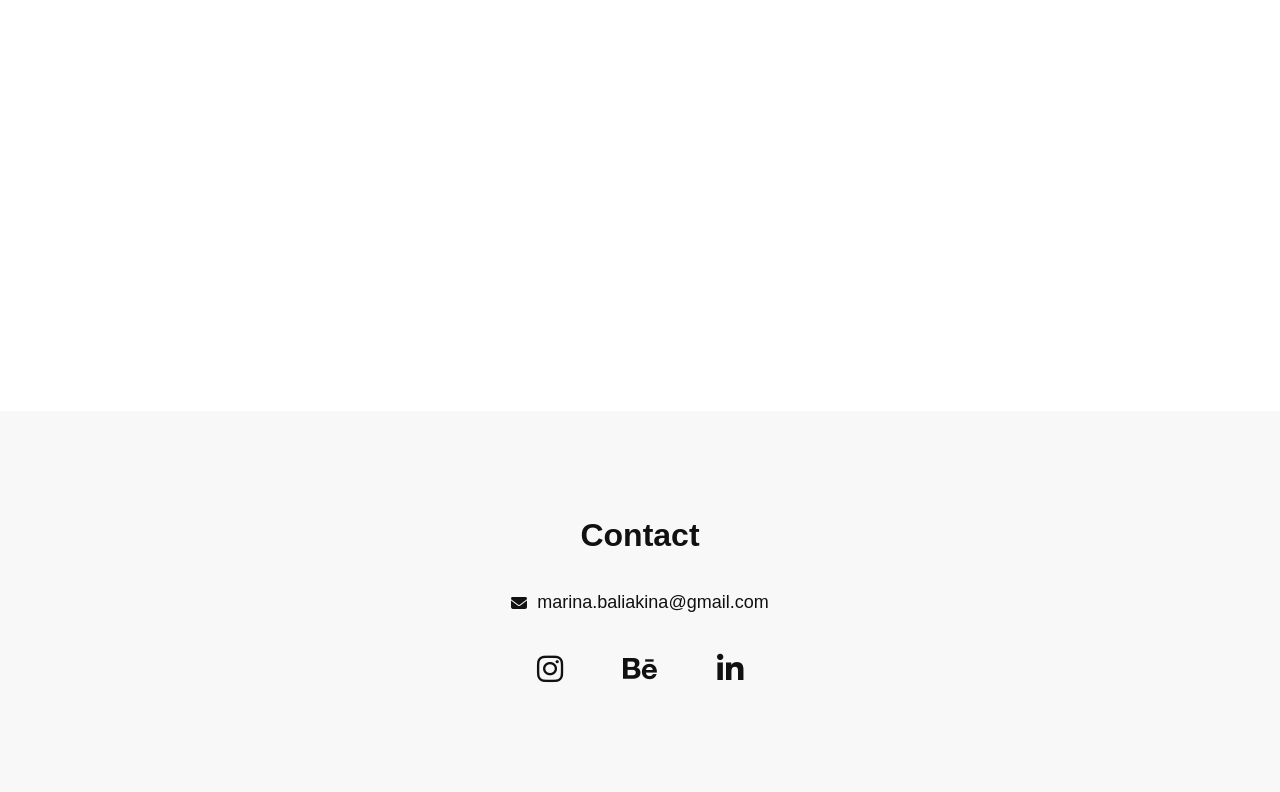
==== commit 2fbc767f: "Update index.html" ====
--- a/index.html
+++ b/index.html
@@ -469,7 +469,7 @@
           <span class="highlight2">The North Face - Projection Mapping</span>
         </h2>
       </a>
-      <p>A projection mapping concept for The North Face where shifting seasonal landscapes gradually build the brand's iconic logo. As each environment transforms, the piece explores how identity can evolve with nature, pulling you into a visual story that unfolds layer by layer.
+      <p> A project exploring a projection mapping concept for The North Face that visualizes the brand’s all-season versatility through a sequence of illustrated environments. The projection mapping showcases the transition through the four seasons, revealed one by one through dynamic, immersive visuals.
 </p>
 
       <div class="work-row">
@@ -514,7 +514,7 @@
         </h2>
       </a>
 
-      <p>Professional video production project, focused on promotion of an imaginary company designed for plant sitting. Together with Maria Gomez, we have created an entire business idea and promotional campaign, as well as scripted, recorded and acted in the final pitch video.</p>
+      <p>Professional video production project, focused on the promotion of an fictional company designed for plant sitting. Together with Maria Gomez, we have created an entire business idea and promotional campaign, as well as scripted, recorded and acted in the final pitch video.</p>
       
       <div class="work-row">
 
@@ -573,4 +573,4 @@
 
 <script src="scripts.js"></script>
 </body>
-</html>+</html>
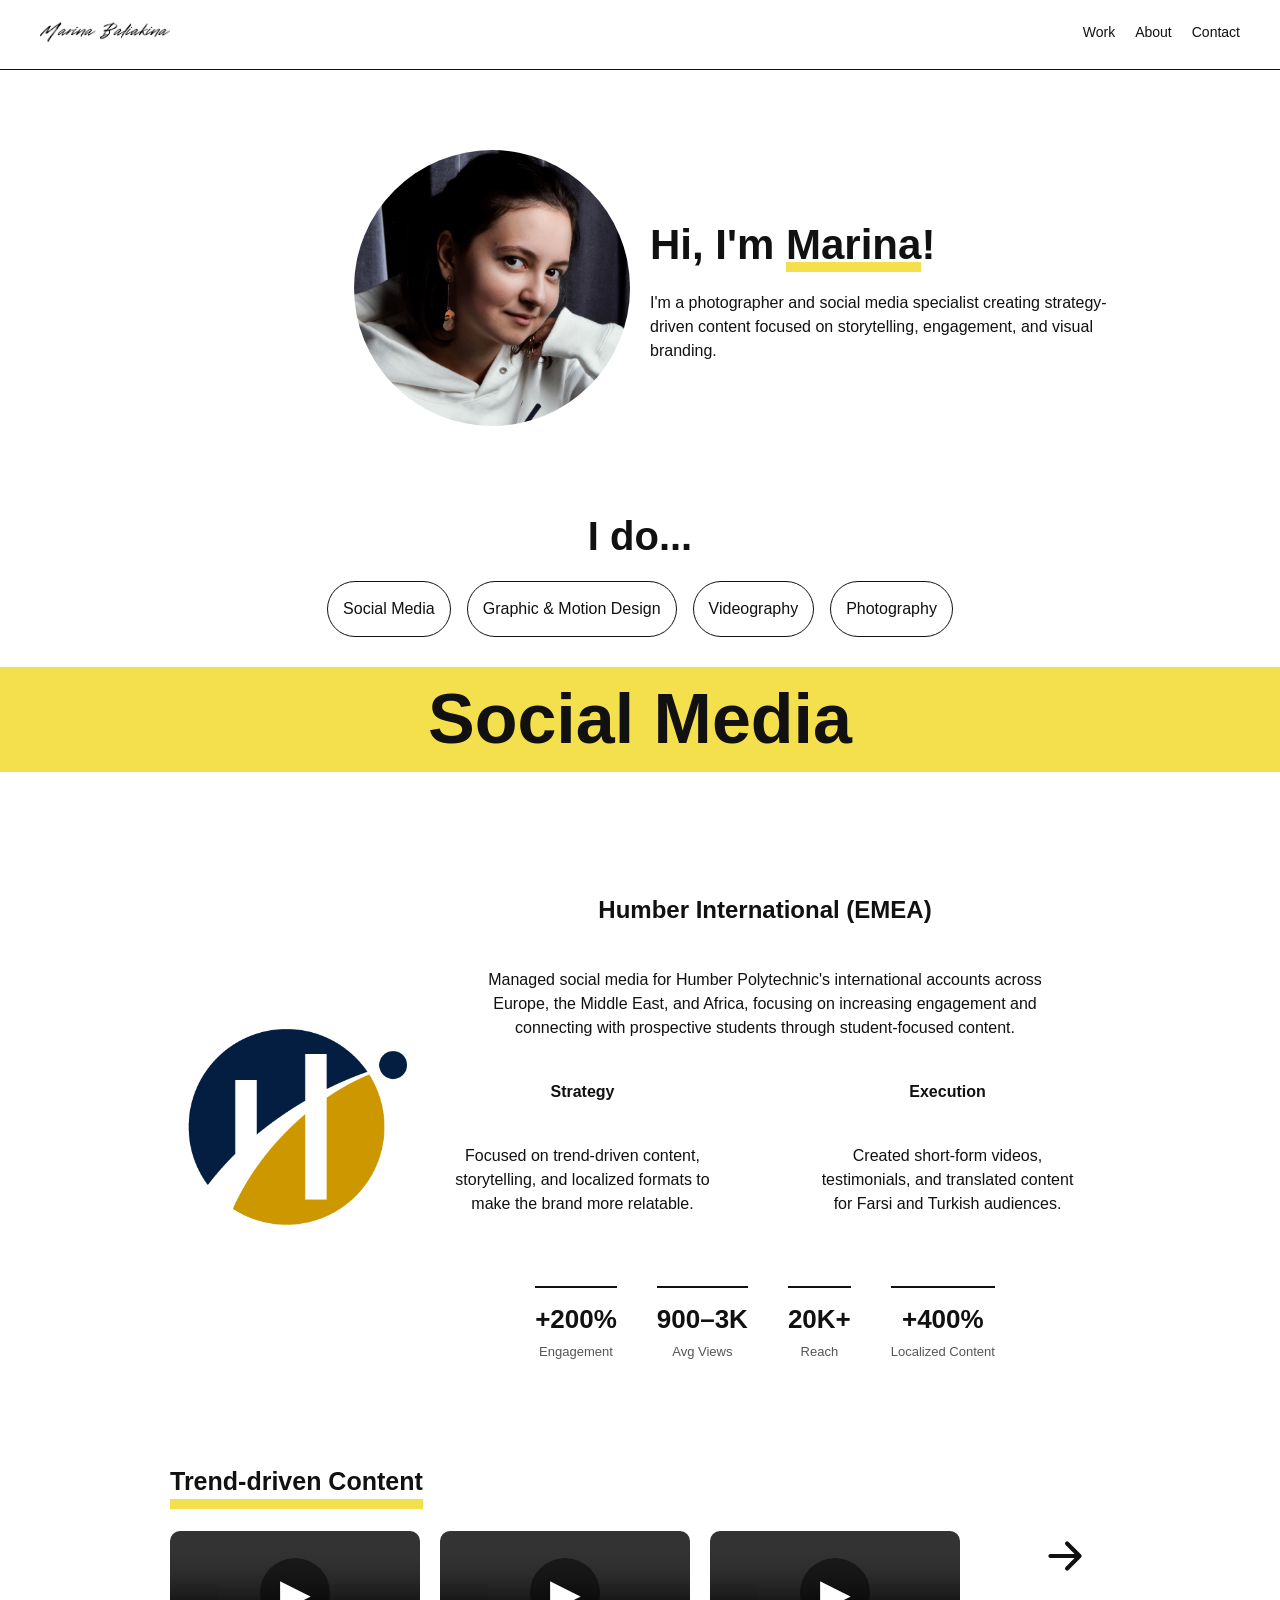
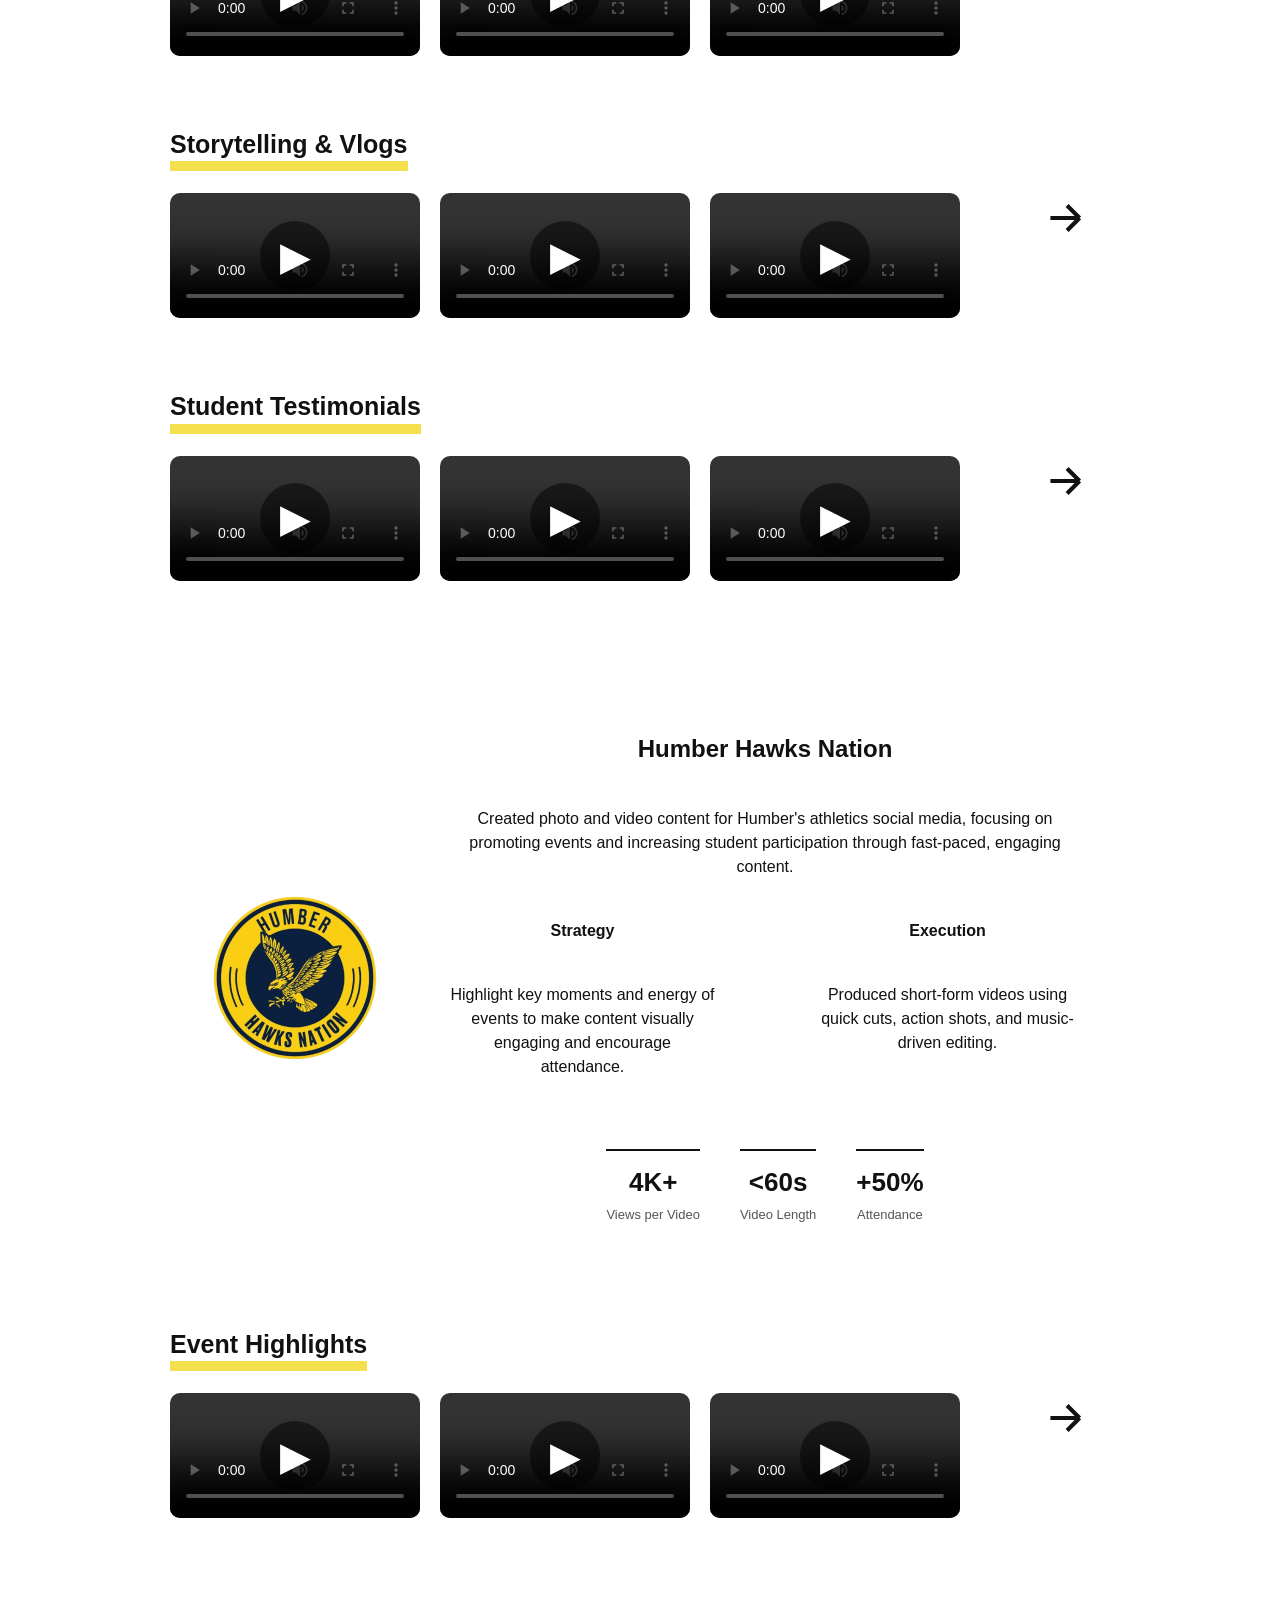
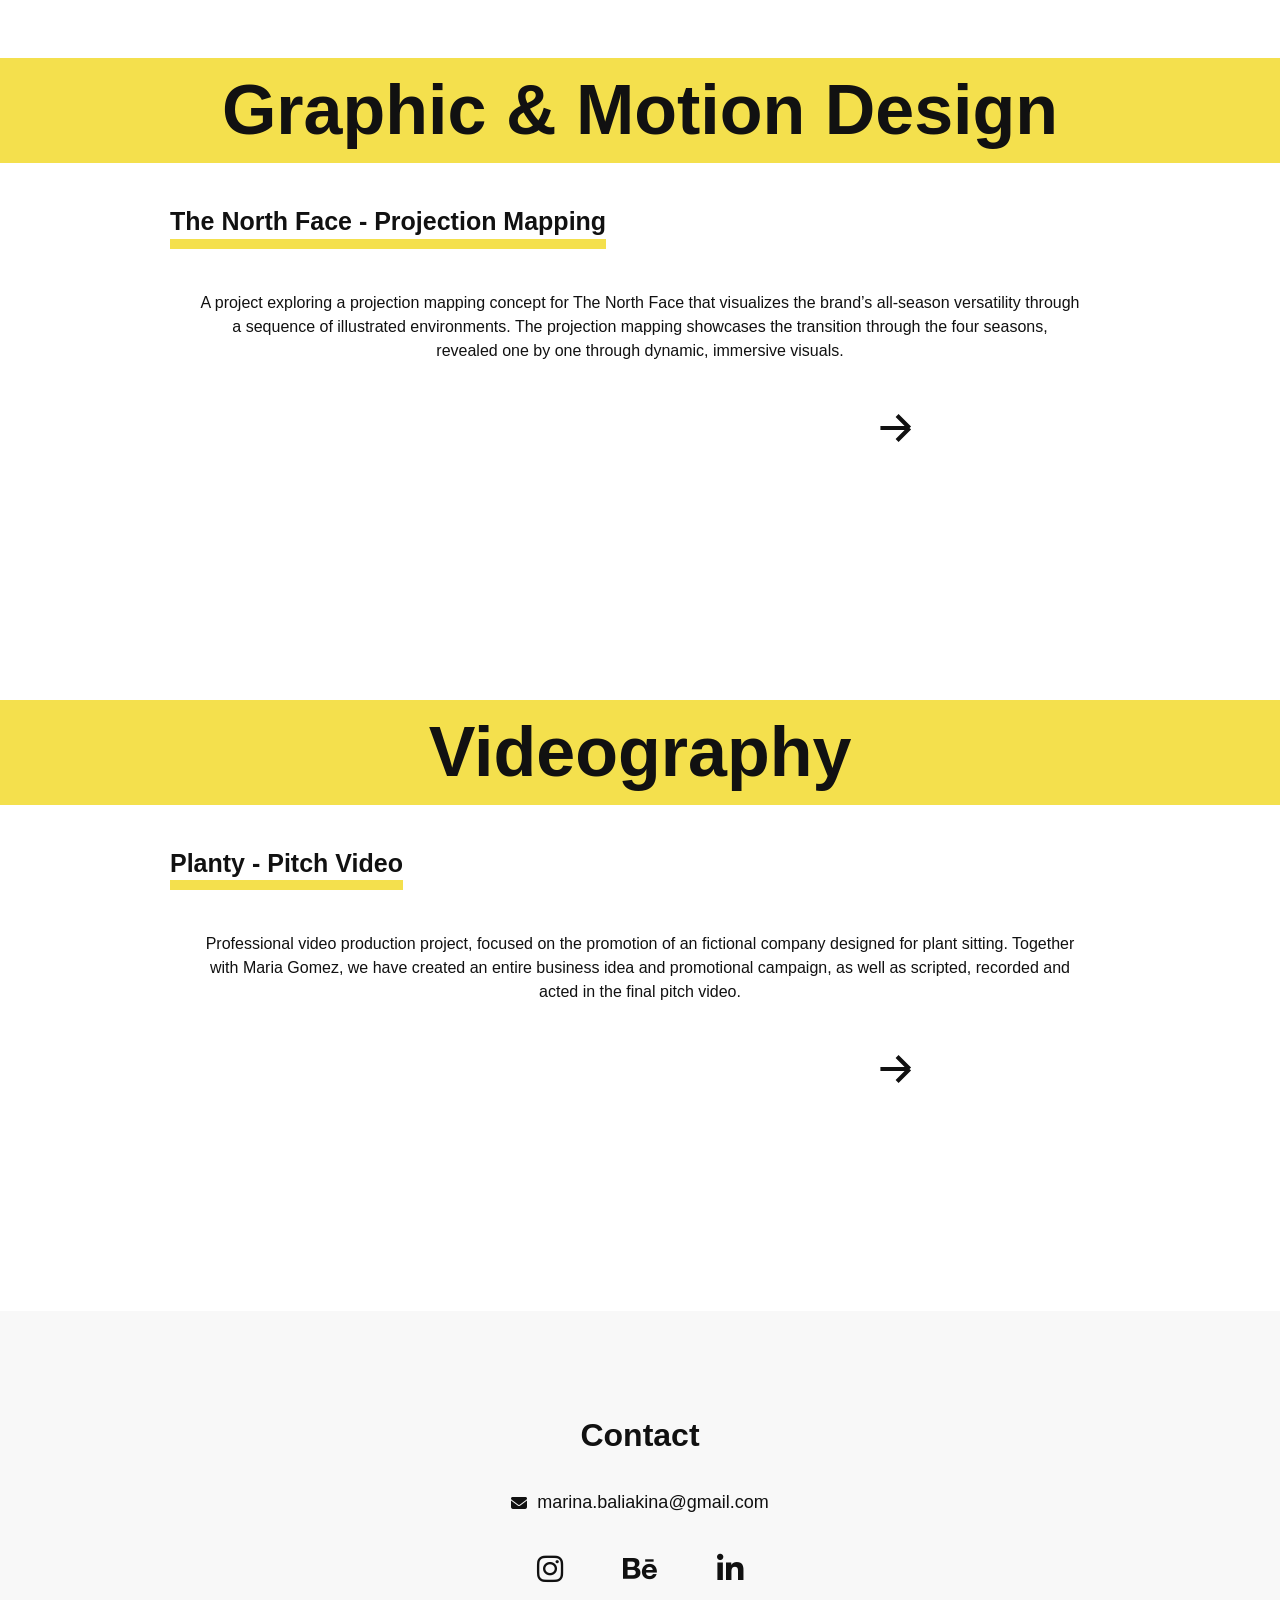
==== commit 3d180460: "Update index.html" ====
--- a/index.html
+++ b/index.html
@@ -477,8 +477,8 @@
           <div class="video-item-gr">
             <iframe 
               src="https://player.vimeo.com/video/1152296448"
-              width="800"
-              height="500"
+              width="100%"
+              height="100%"
               frameborder="0"
               allow="autoplay; fullscreen; picture-in-picture">
             </iframe>
@@ -521,8 +521,8 @@
           <div class="video-item-gr">
             <iframe 
               src="https://www.youtube-nocookie.com/embed/FPQj3rRbOw0?si=QI6en2TvtEWzZprQ"
-              width="800"
-              height="500"
+              width="100%"
+              height="100%"
               frameborder="0"
               allow="autoplay; fullscreen; picture-in-picture">
             </iframe>
--- a/css/styles.css
+++ b/css/styles.css
@@ -977,6 +977,10 @@
     font-size: 20px;
   }
 
+  .video-item-gr {
+    max-width: 300px;
+  }
+
   #work h1 {
     font-size: 24px;
   }
@@ -1015,6 +1019,7 @@
 /* Make video-item-gr span 2 columns so arrow is to the right */
 .video-item-gr {
   grid-column: span 2;
+  
 }
 
 /* Tablet: Switch to flexbox for vertical stacking (1 video per row) */
@@ -1083,5 +1088,9 @@
     justify-content: flex-start;
     width: 100%;
   }
-}
-
+
+  .video-item-gr {
+    max-width: 400px;
+  }
+}
+
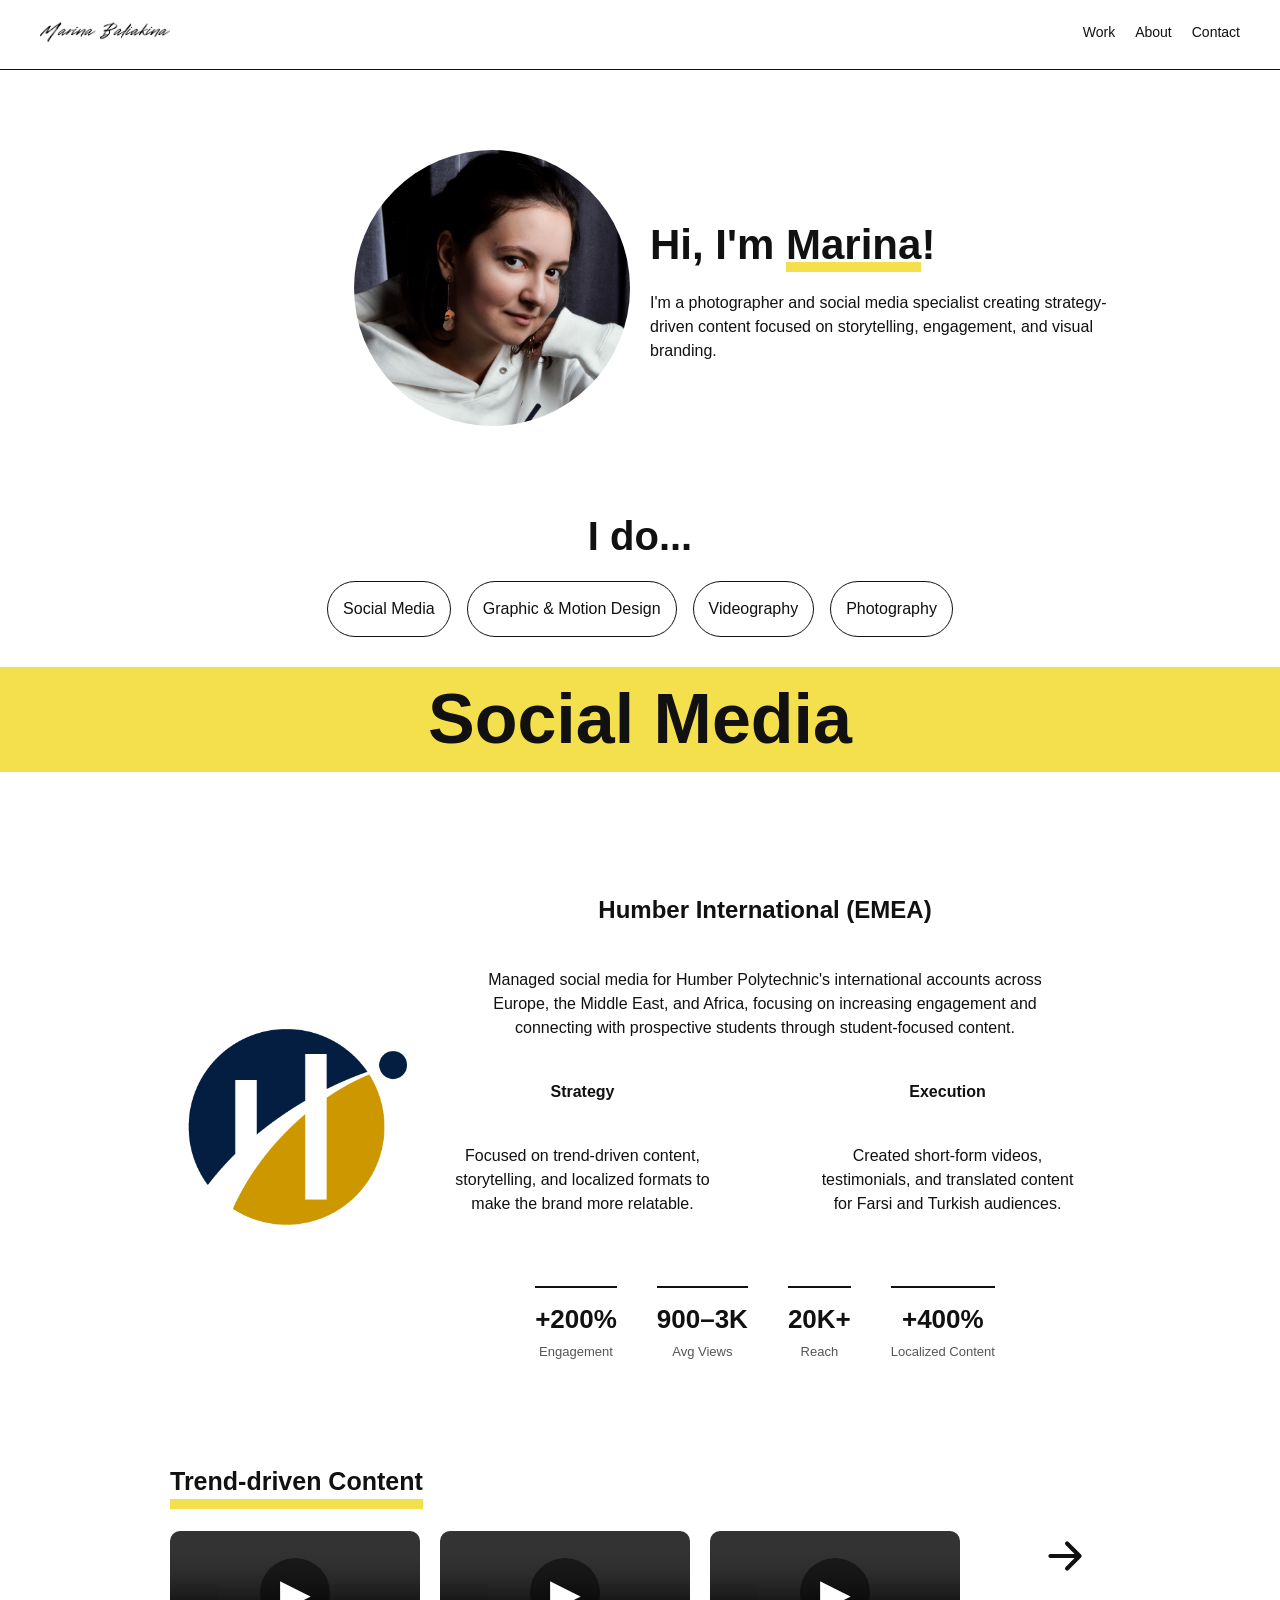
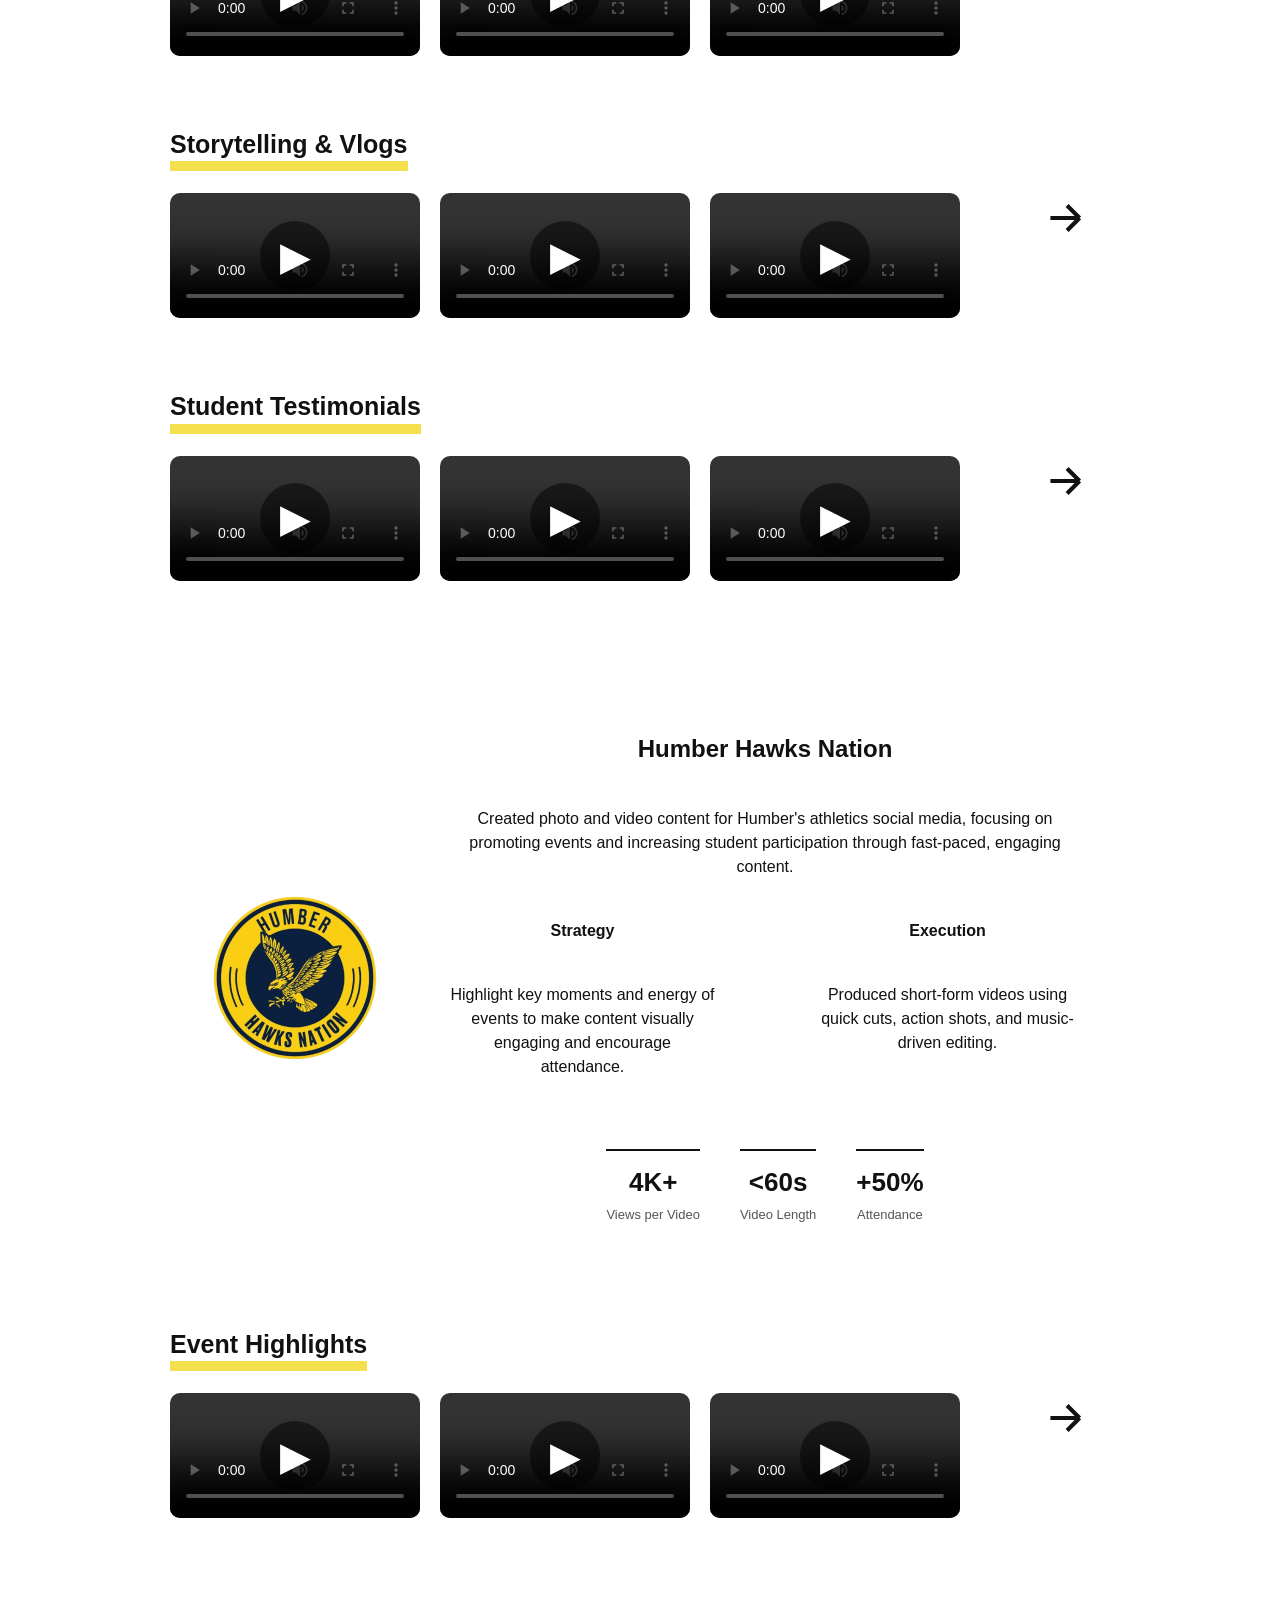
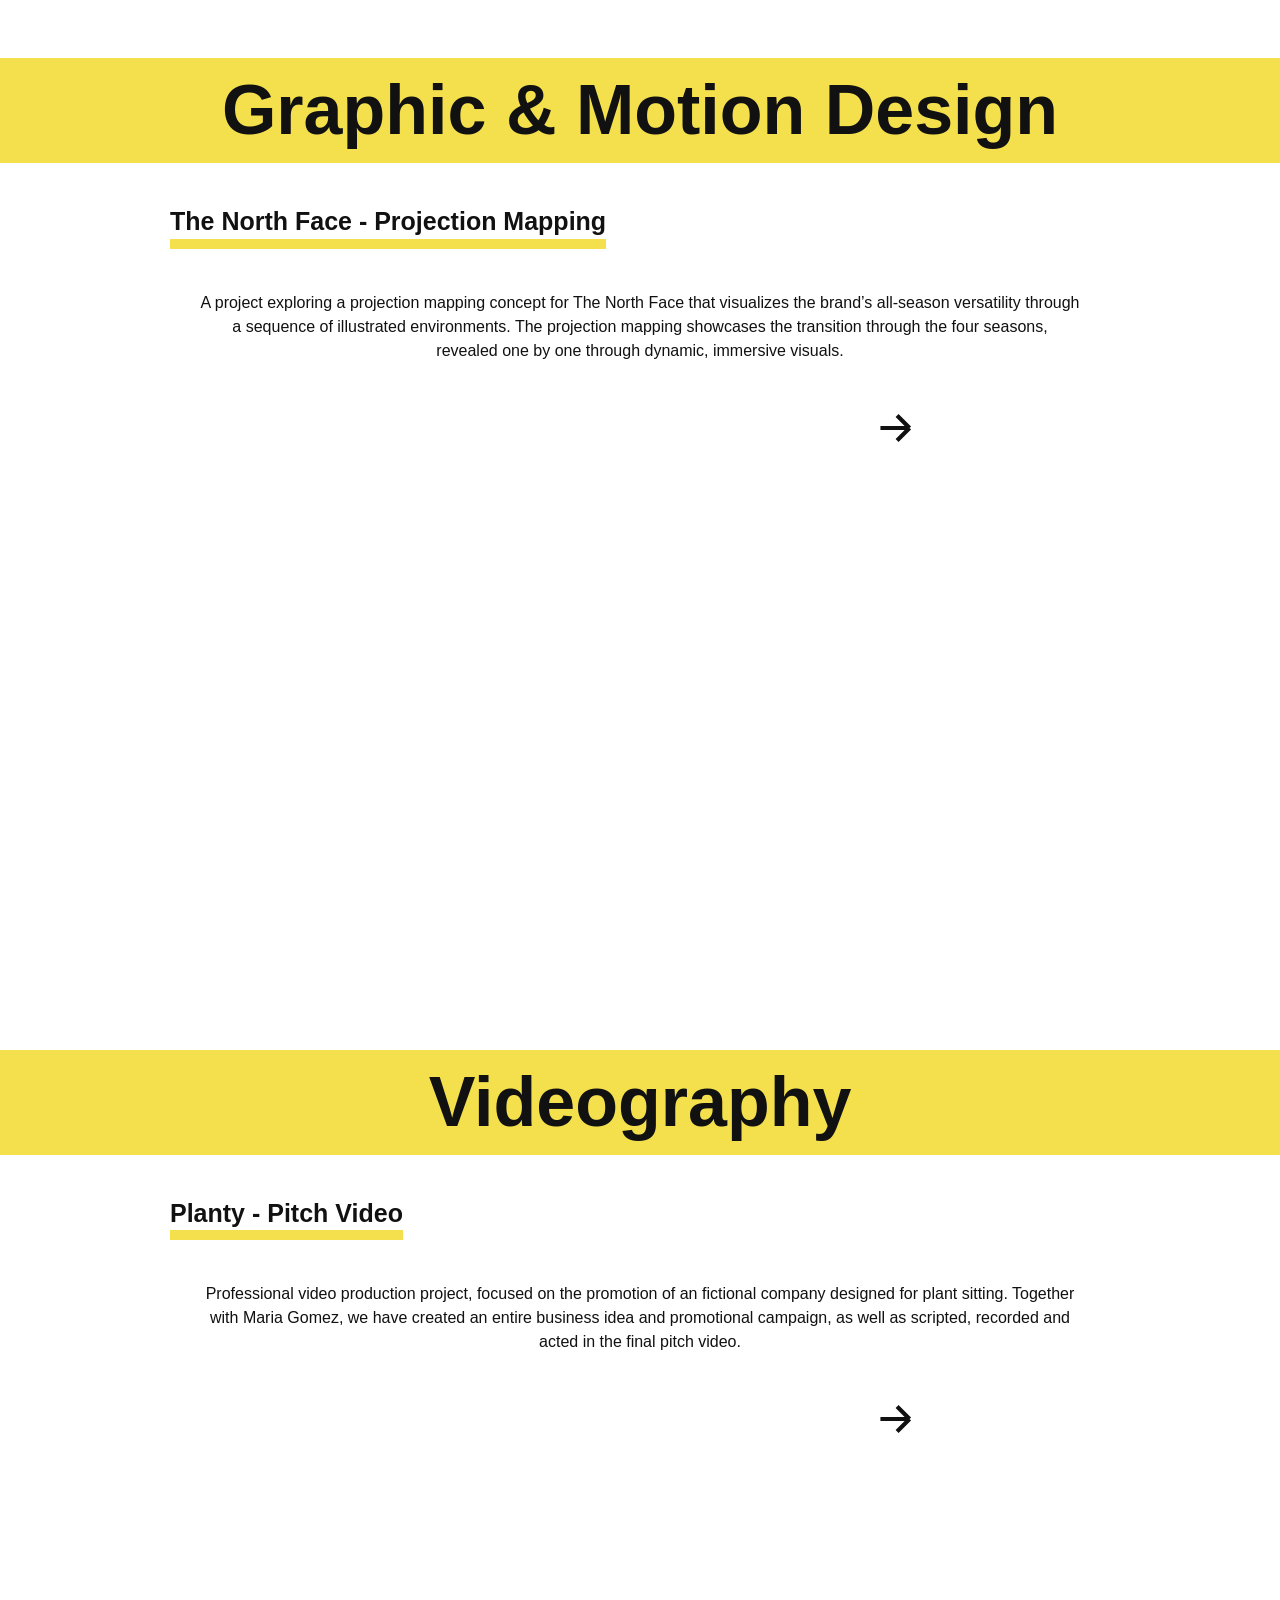
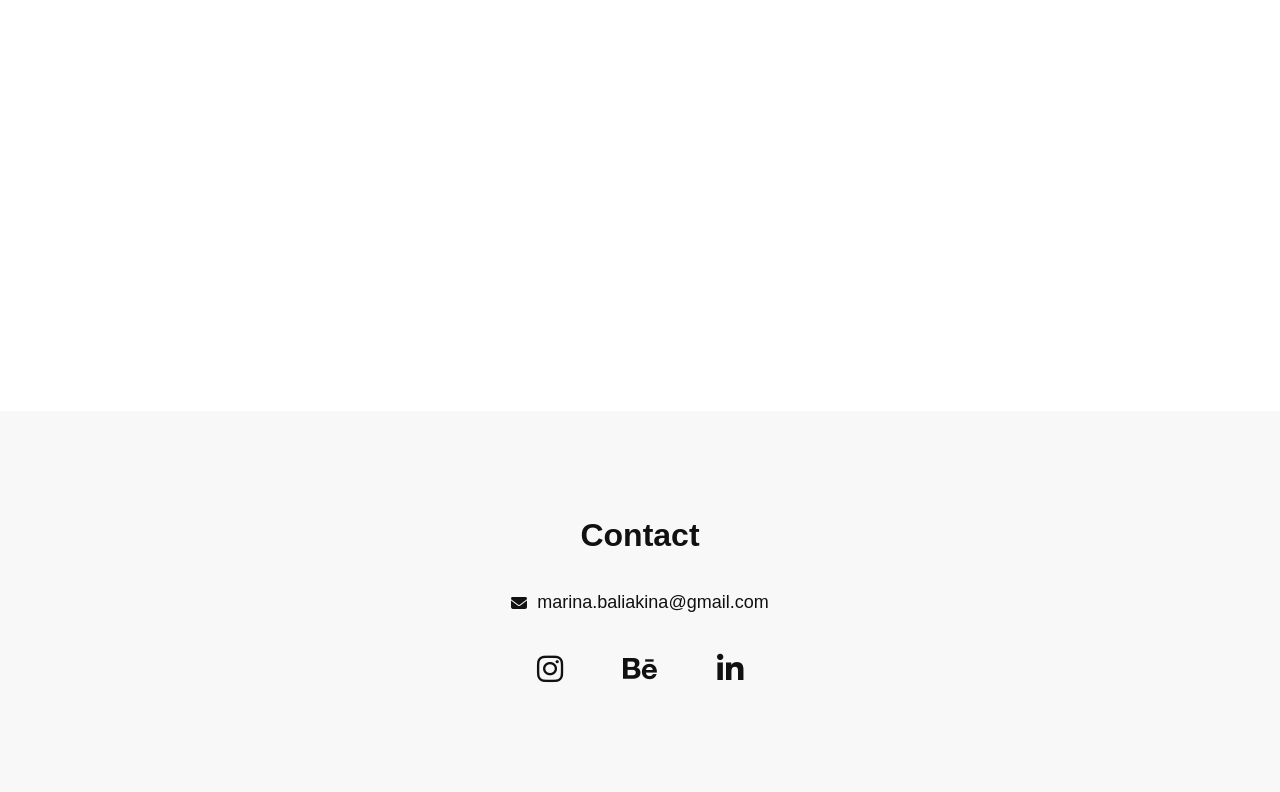
==== commit 6ceb5fb7: "Update index.html" ====
--- a/index.html
+++ b/index.html
@@ -475,10 +475,10 @@
       <div class="work-row">
 
           <div class="video-item-gr">
-            <iframe 
+            <iframe class="tnf"
               src="https://player.vimeo.com/video/1152296448"
-              width="100%"
-              height="100%"
+              width="800px"
+              height="500px"
               frameborder="0"
               allow="autoplay; fullscreen; picture-in-picture">
             </iframe>
@@ -519,10 +519,10 @@
       <div class="work-row">
 
           <div class="video-item-gr">
-            <iframe 
+            <iframe class="planty"
               src="https://www.youtube-nocookie.com/embed/FPQj3rRbOw0?si=QI6en2TvtEWzZprQ"
-              width="100%"
-              height="100%"
+              width="800px"
+              height="500px"
               frameborder="0"
               allow="autoplay; fullscreen; picture-in-picture">
             </iframe>
--- a/css/styles.css
+++ b/css/styles.css
@@ -1094,3 +1094,10 @@
   }
 }
 
+iframe .tnf {
+    width: 800px;
+}
+
+iframe .planty {
+    width: 800px;
+}
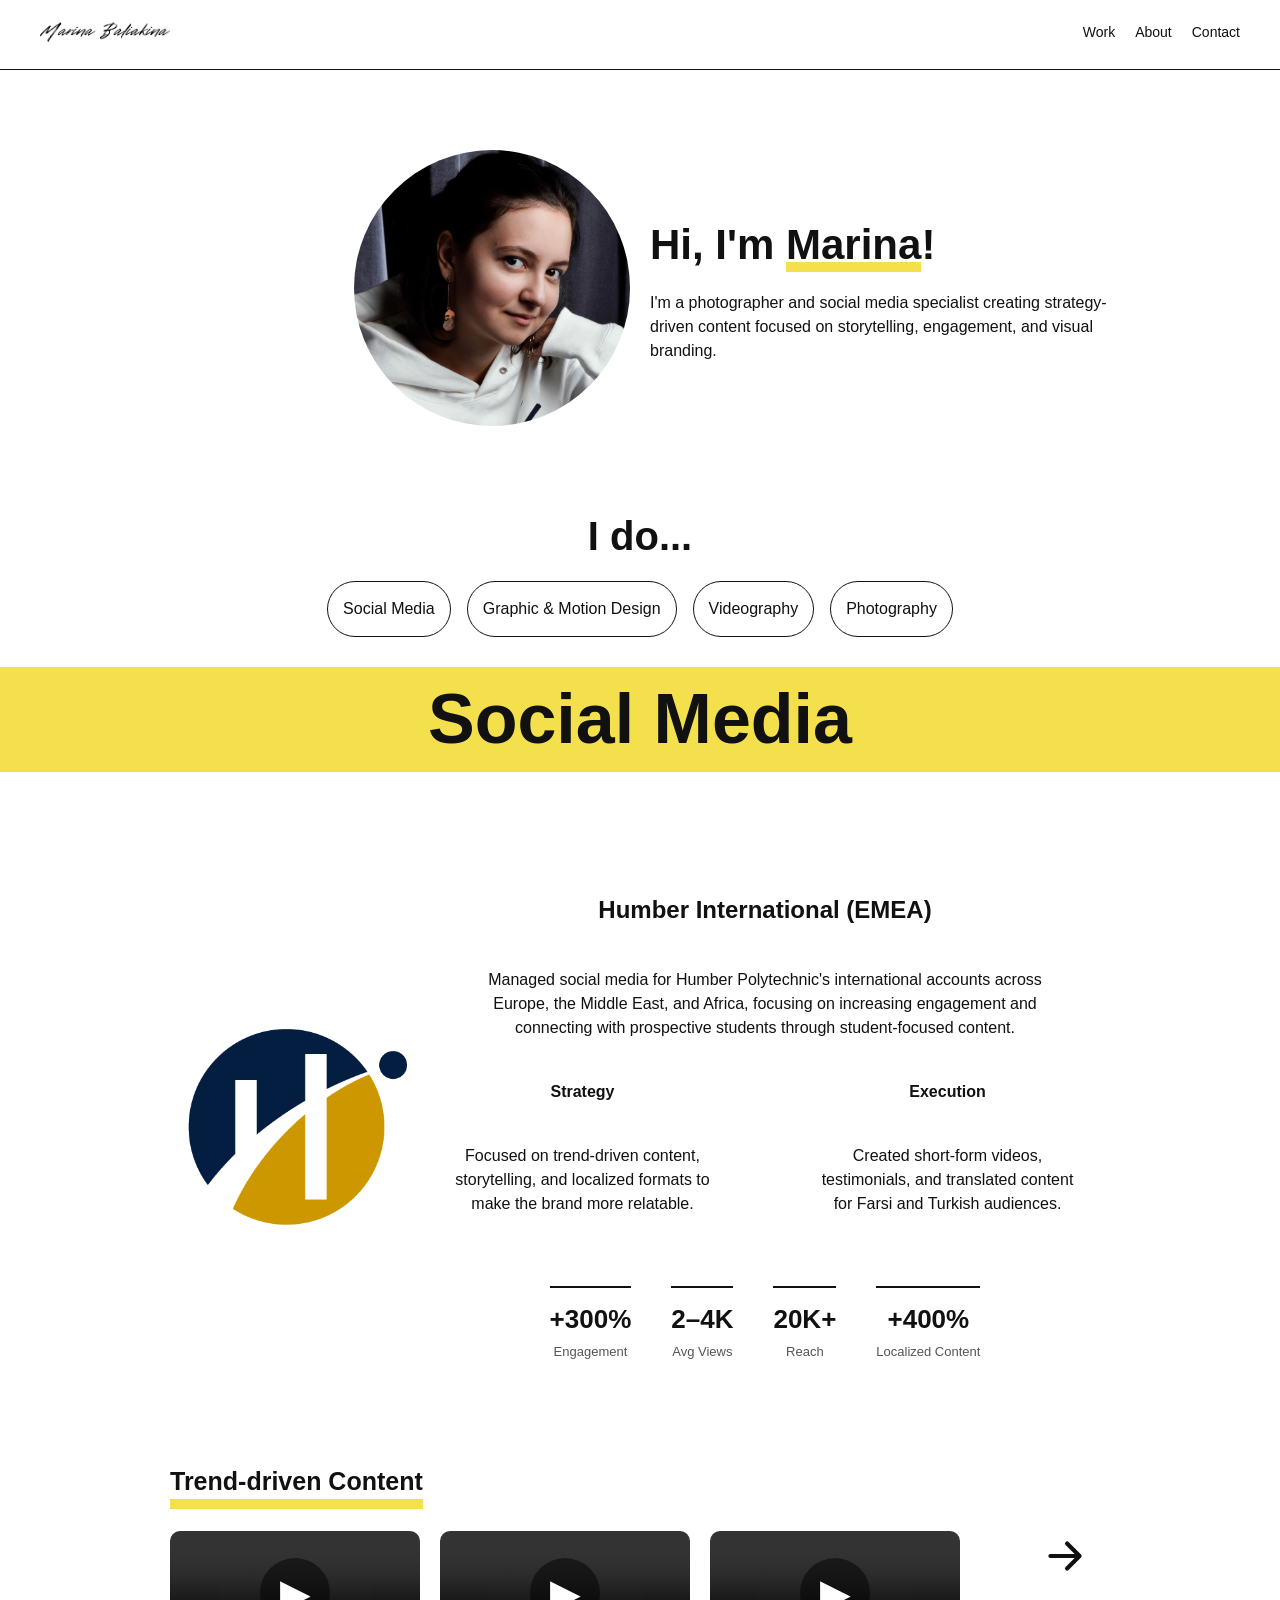
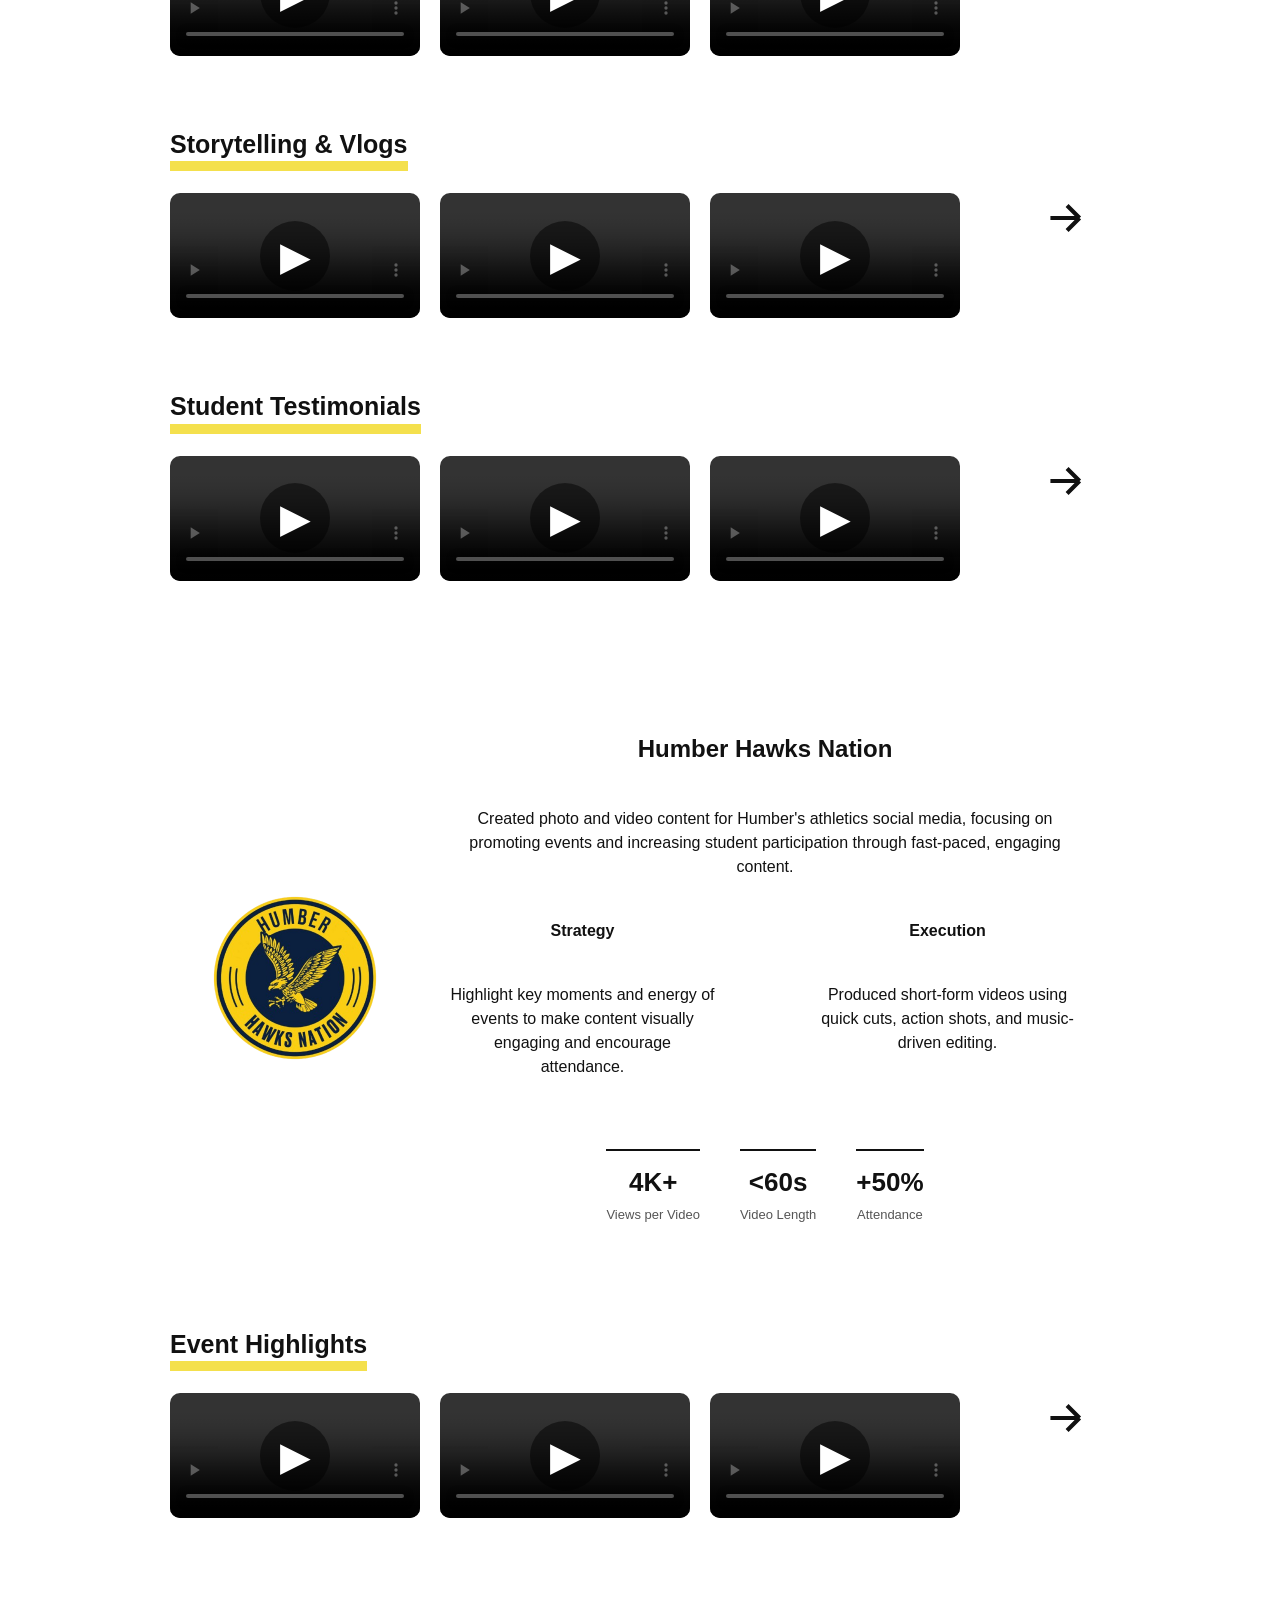
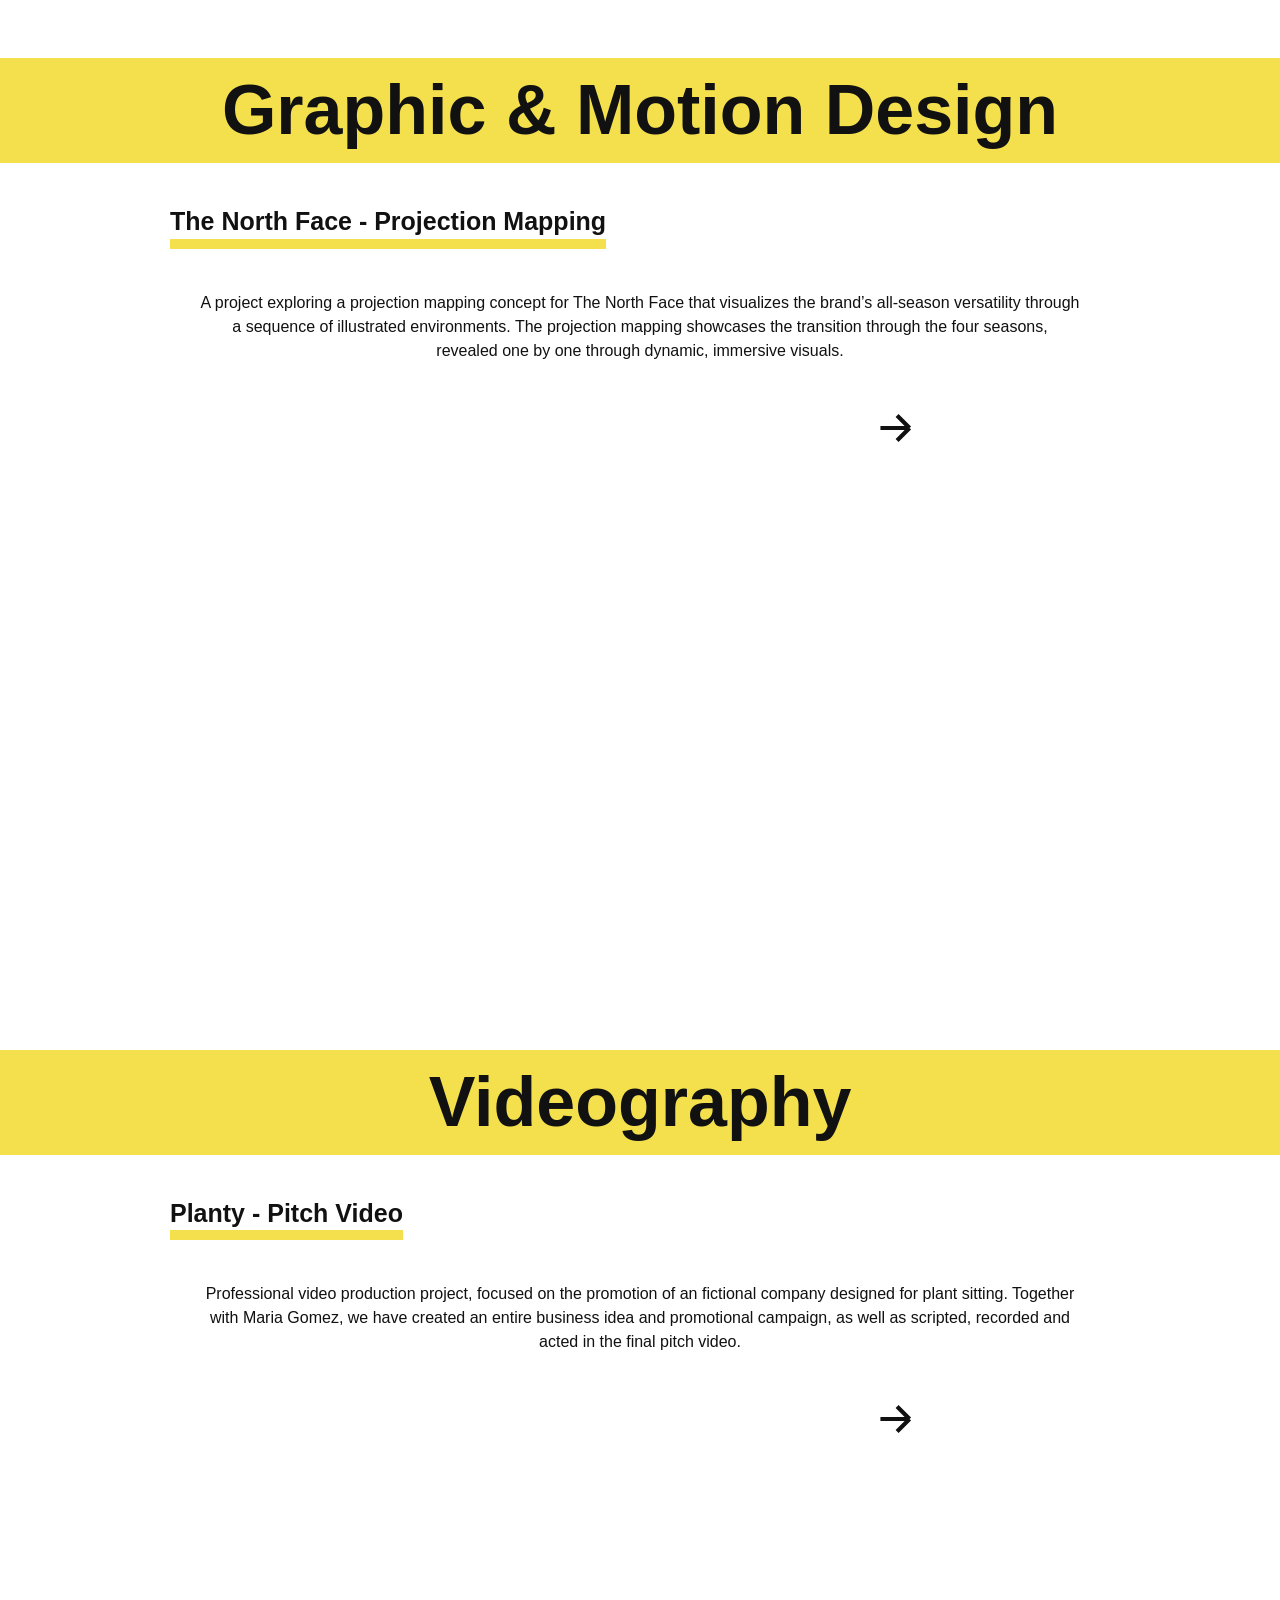
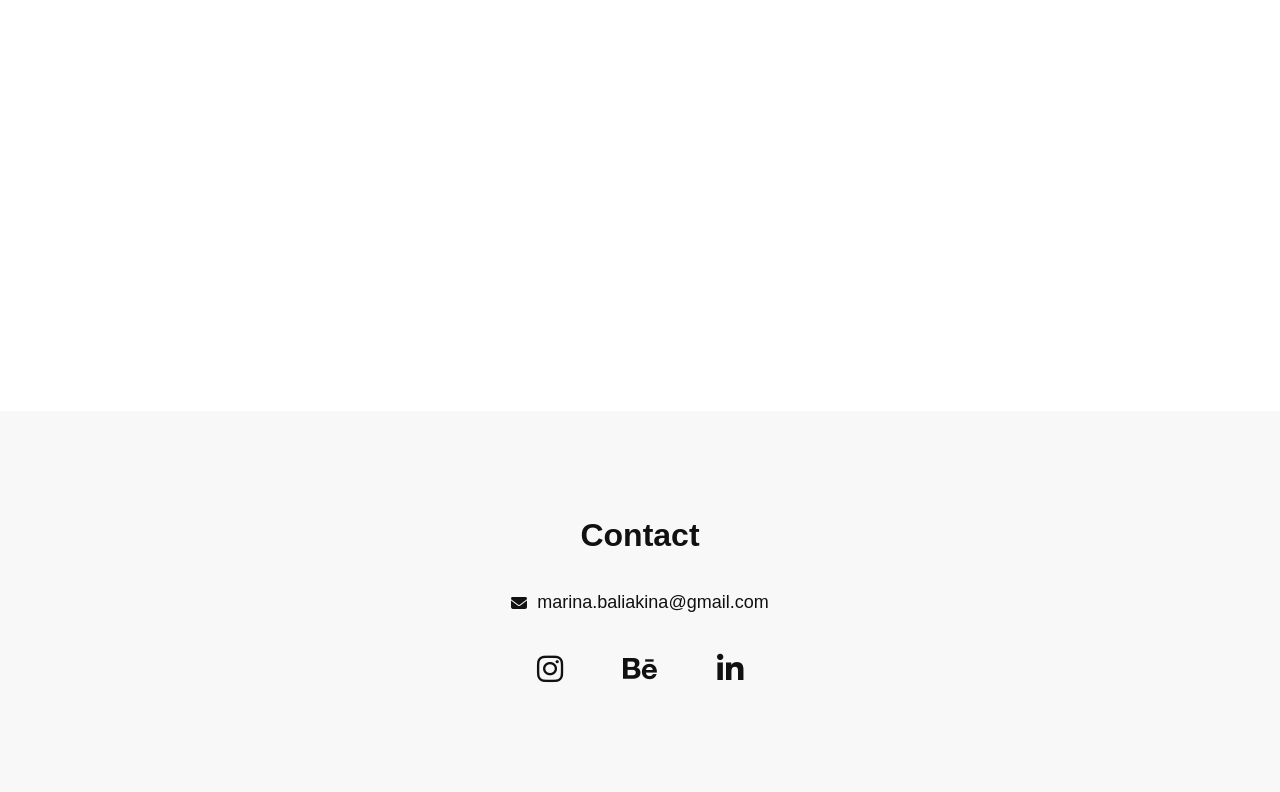
==== commit 8b4dc986: "Update index.html" ====
--- a/index.html
+++ b/index.html
@@ -84,7 +84,7 @@
 <!-- ===== EMEA CONTEXT ===== -->
 <div class="smm-context">
 
-  <h2>Humber International (EMEA)</h2>
+  <a href="https://www.instagram.com/humberpolytechnic_emea/"><h2>Humber International (EMEA)</h2></a>
 
   <p class="context-intro">
     Managed social media for Humber Polytechnic's international accounts across Europe, the Middle East, and Africa, focusing on increasing engagement and connecting with prospective students through student-focused content.
@@ -102,15 +102,15 @@
     <div>
       <h4>Execution</h4>
       <p>
-        Created short-form videos, testimonials, and translated content for Farsi and Turkish audiences.
+        Created short-form videos, testimonials, and translated content for <a href="https://www.instagram.com/humberpolytechnic_farsi/">Farsi</a> and <a href="https://www.instagram.com/humberpolytechnic.turkey/">Turkish</a> audiences.
       </p>
     </div>
 
   </div>
 
   <div class="context-stats">
-    <div><strong>+200%</strong><span>Engagement</span></div>
-    <div><strong>900–3K</strong><span>Avg Views</span></div>
+    <div><strong>+300%</strong><span>Engagement</span></div>
+    <div><strong>2–4K</strong><span>Avg Views</span></div>
     <div><strong>20K+</strong><span>Reach</span></div>
     <div><strong>+400%</strong><span>Localized Content</span></div>
   </div>
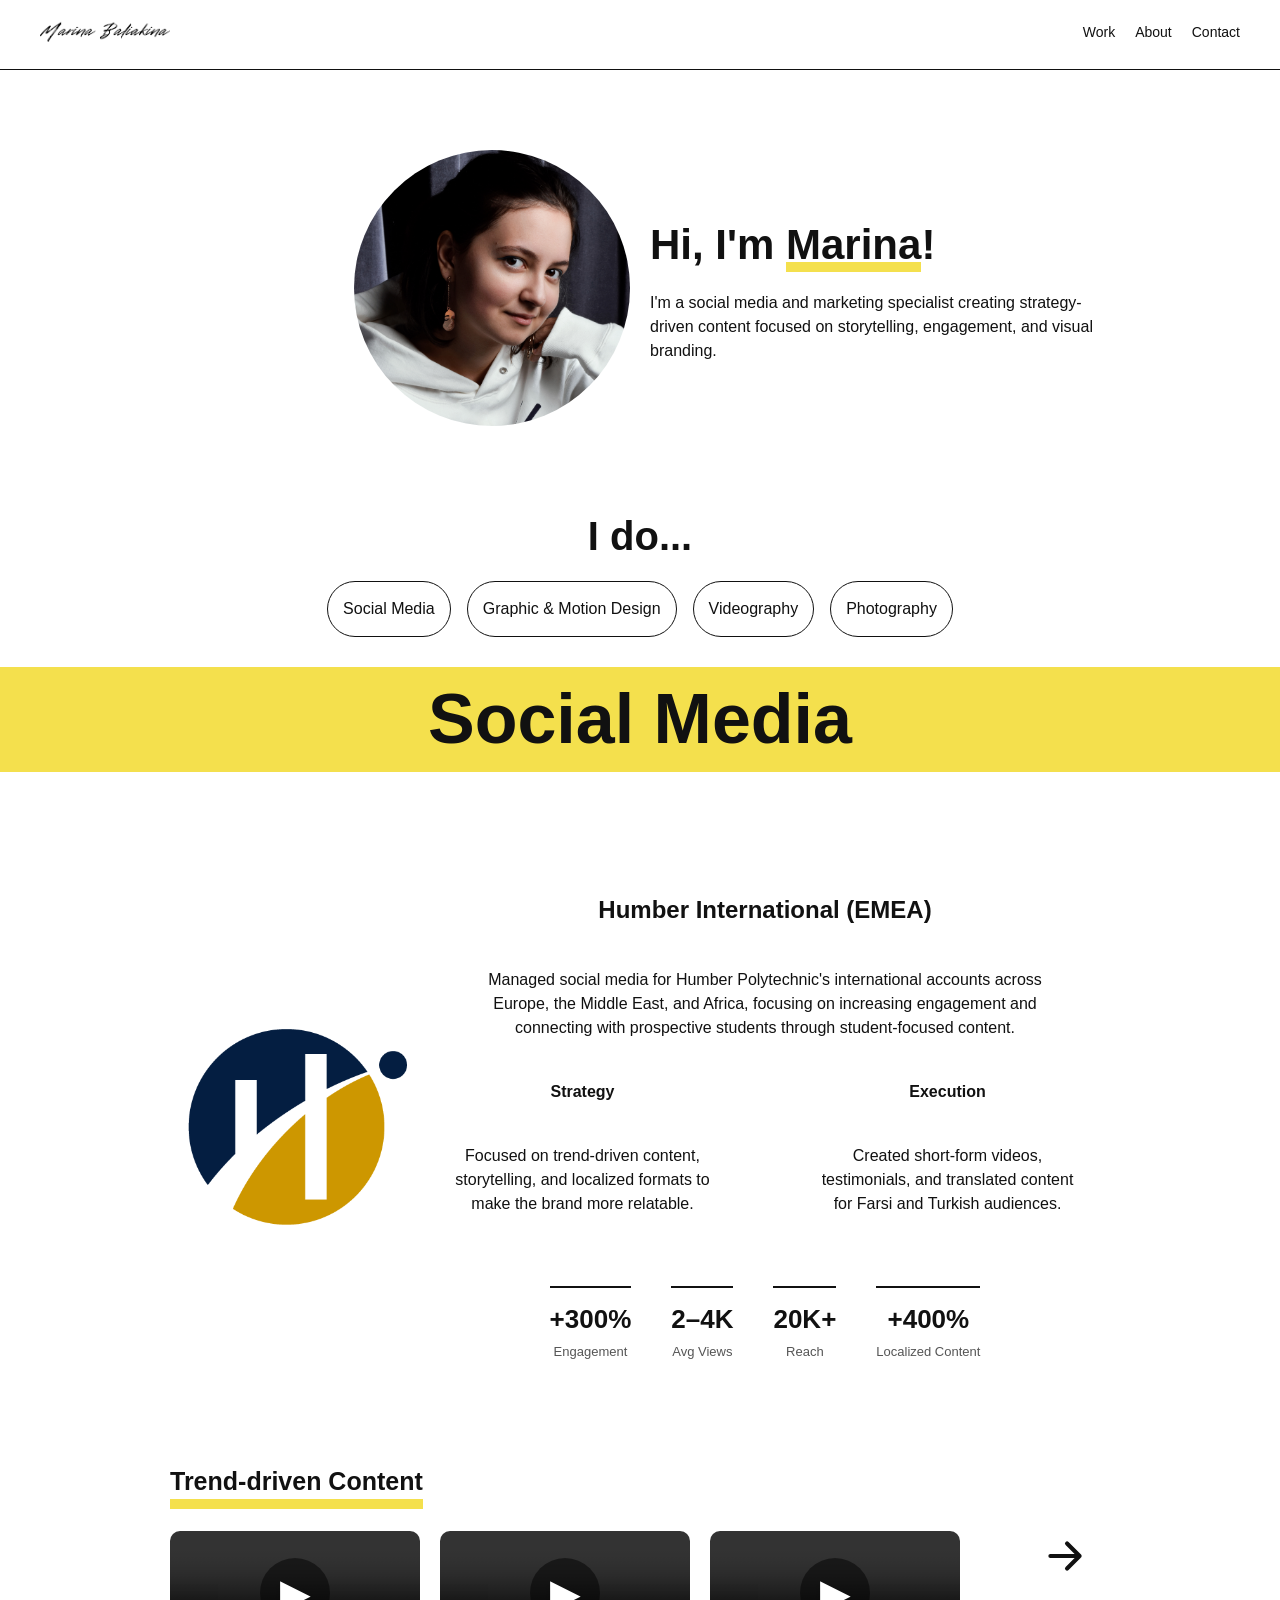
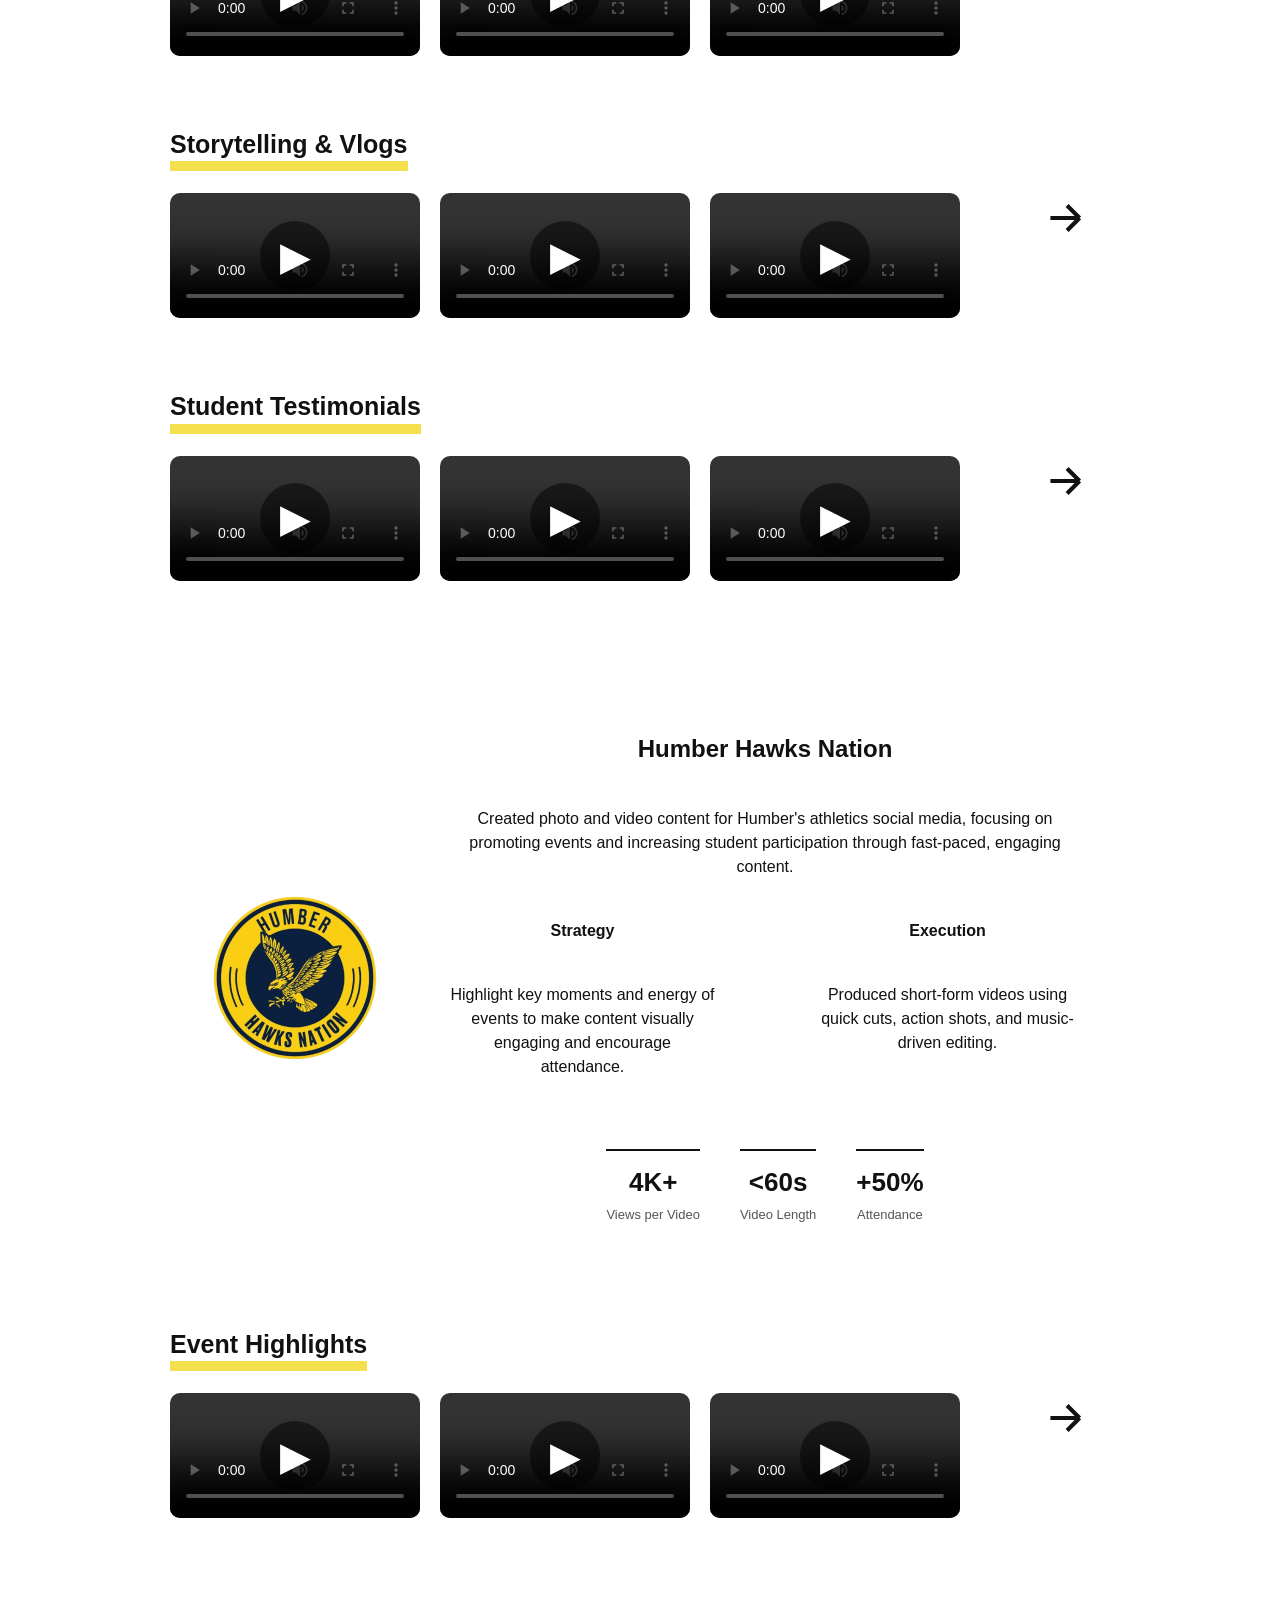
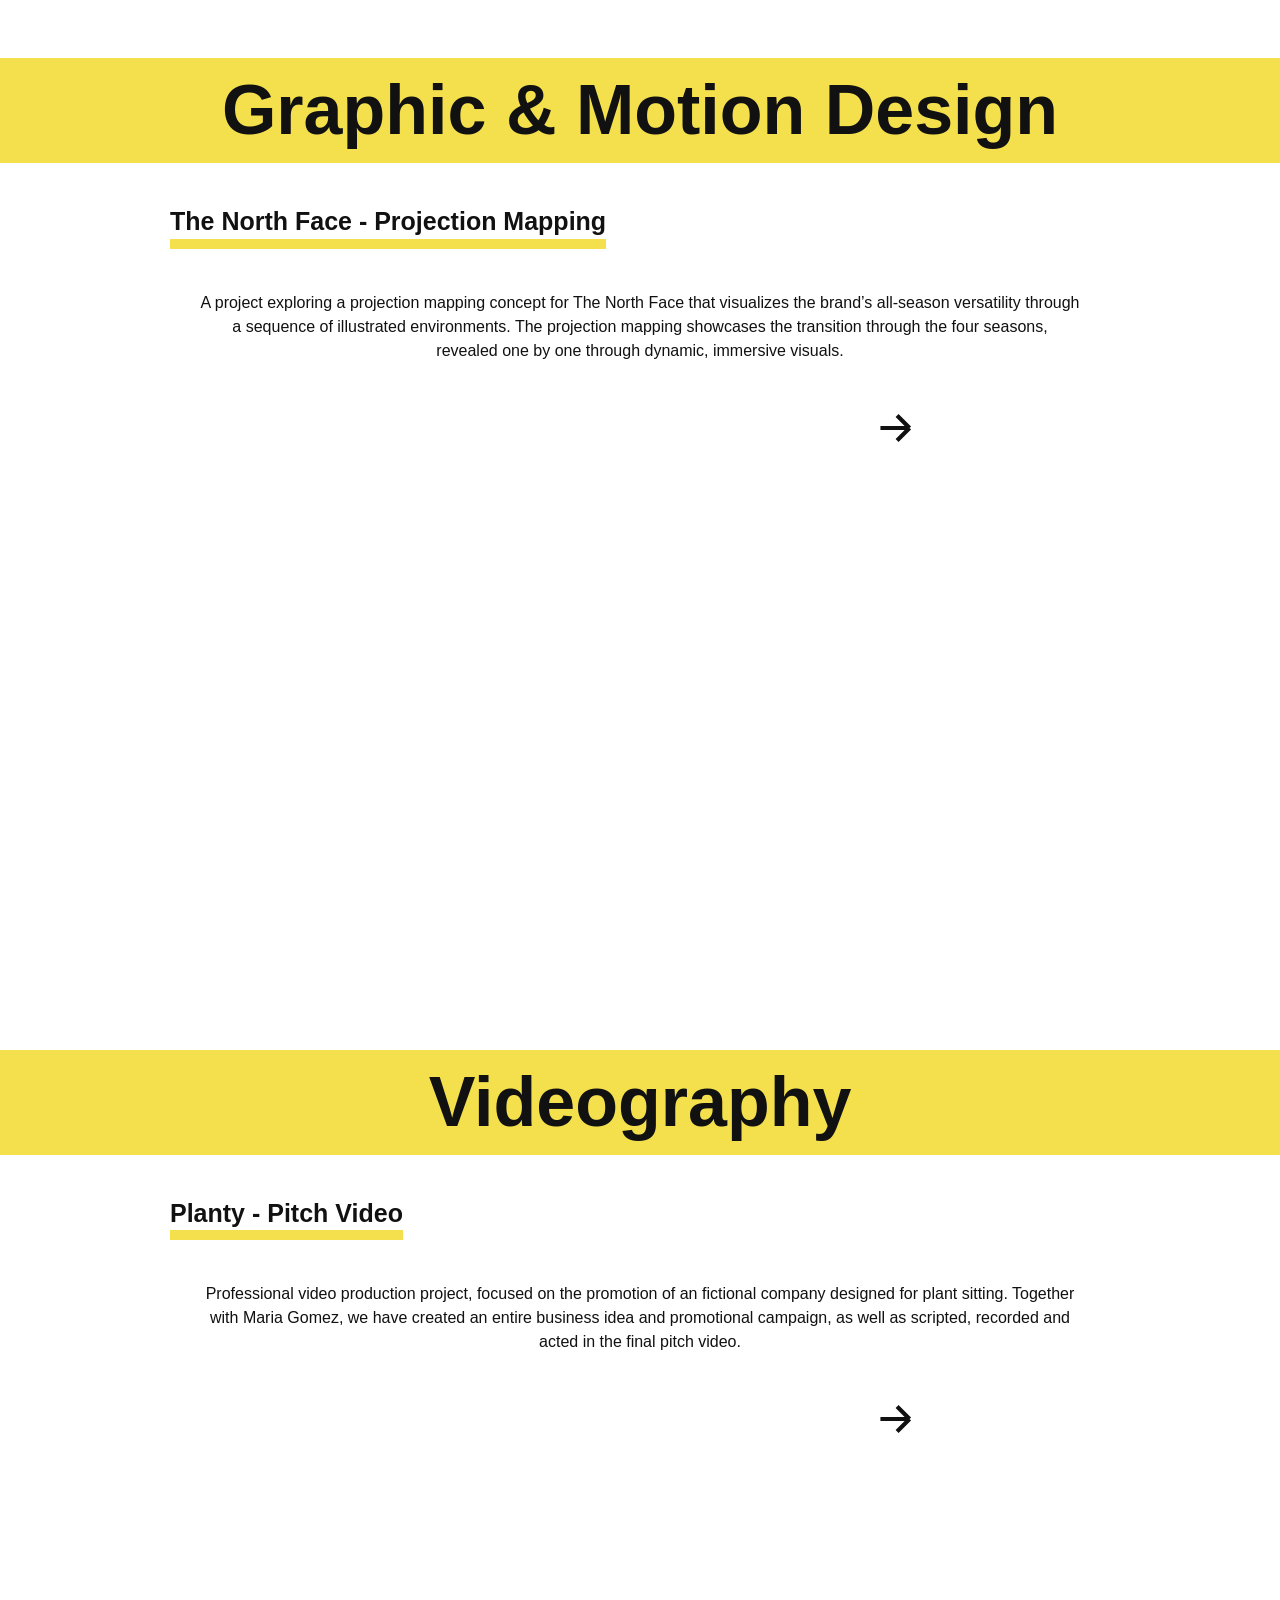
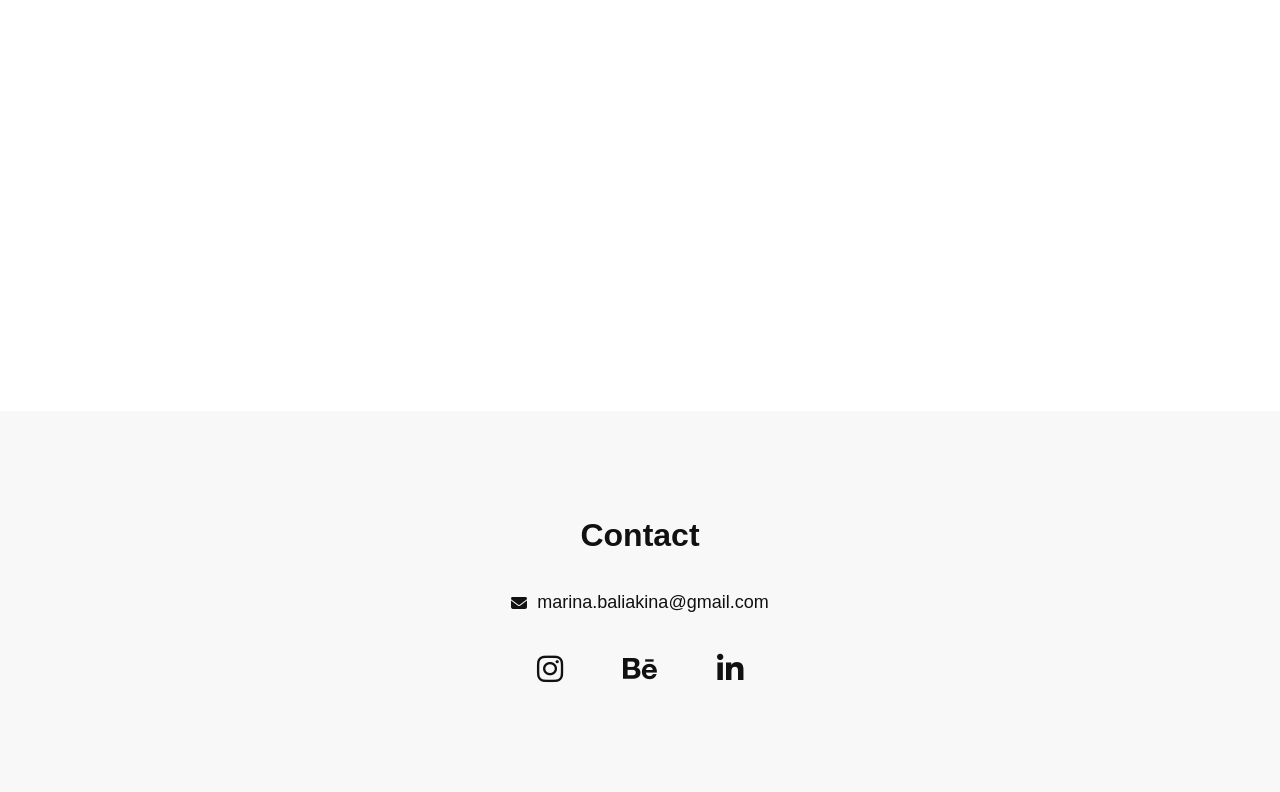
==== commit d9faacc0: "Update index.html" ====
--- a/index.html
+++ b/index.html
@@ -51,7 +51,7 @@
     <div class="hero-text">
       <h1>Hi, I'm <span class="highlight">Marina</span>!</h1>
       <p>
-        I'm a photographer and social media specialist creating strategy-driven content 
+        I'm a social media and marketing specialist creating strategy-driven content 
         focused on storytelling, engagement, and visual branding.
       </p>
     </div>
